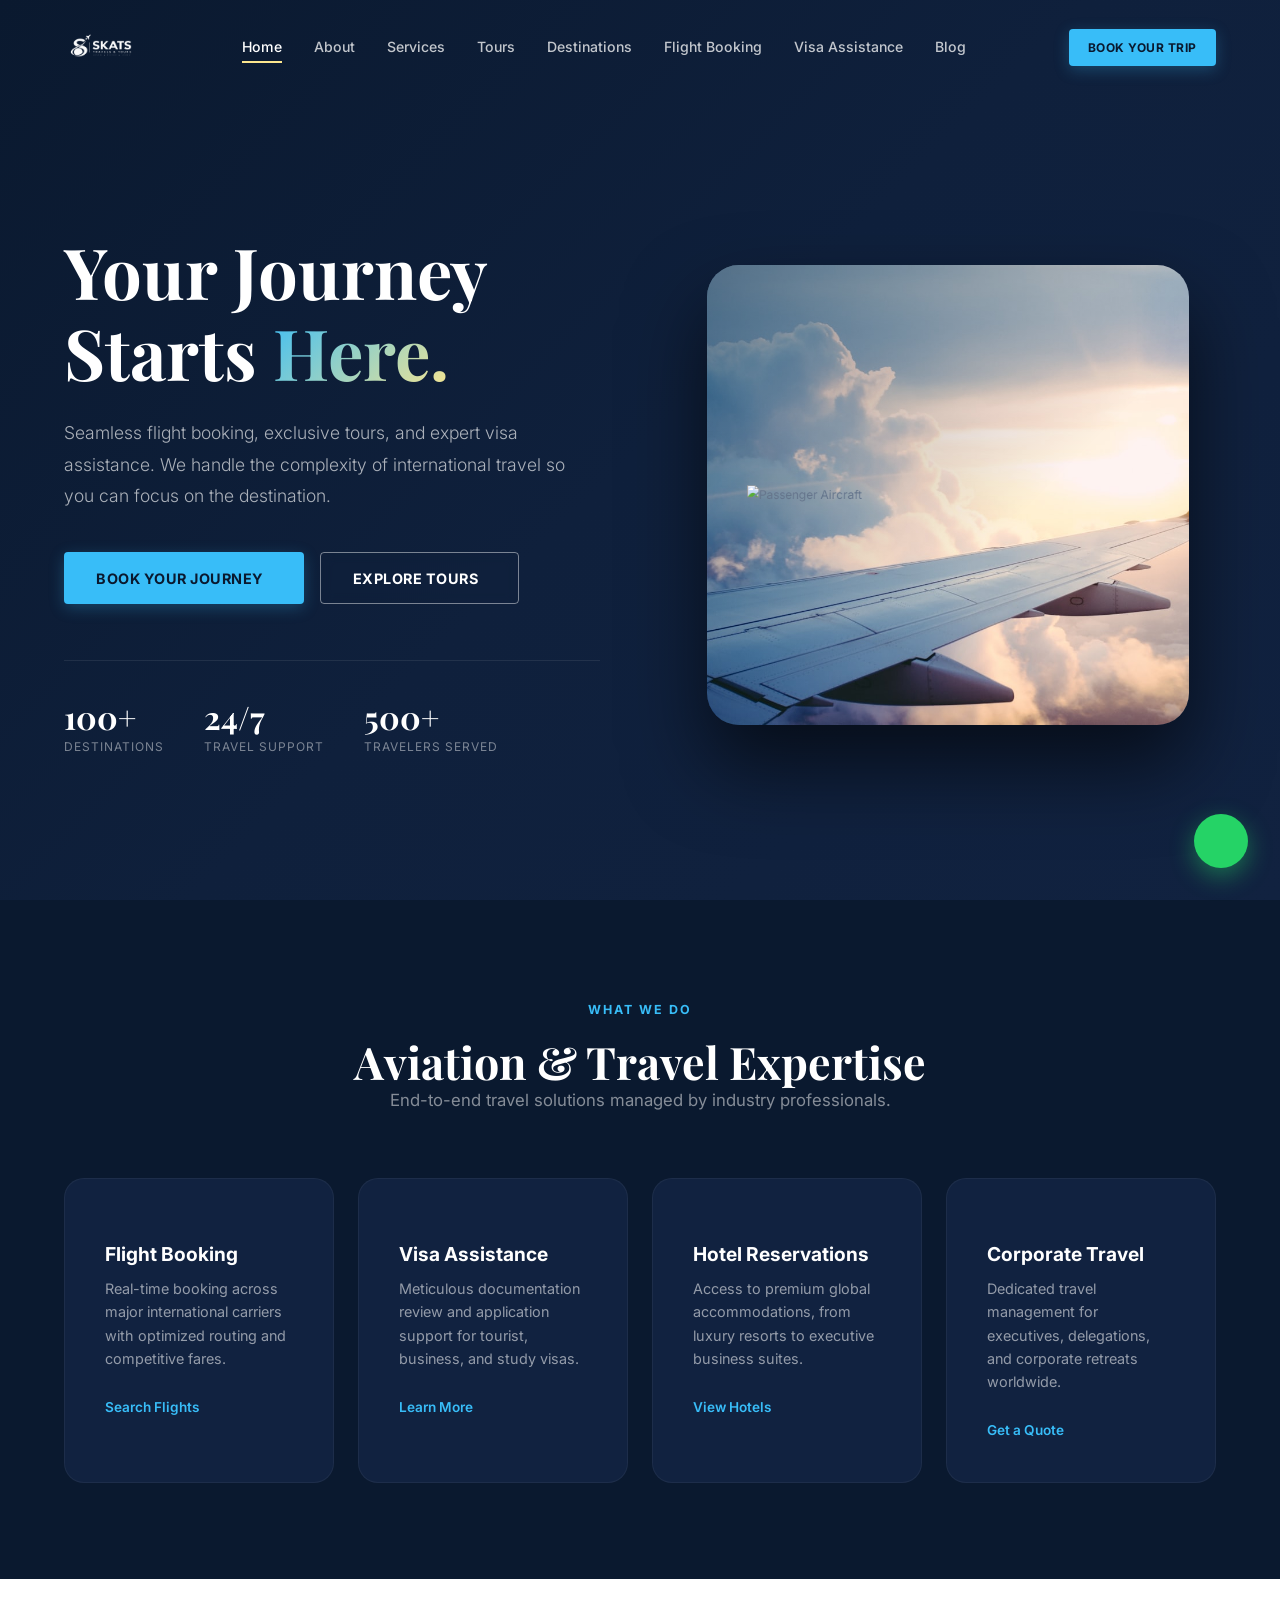
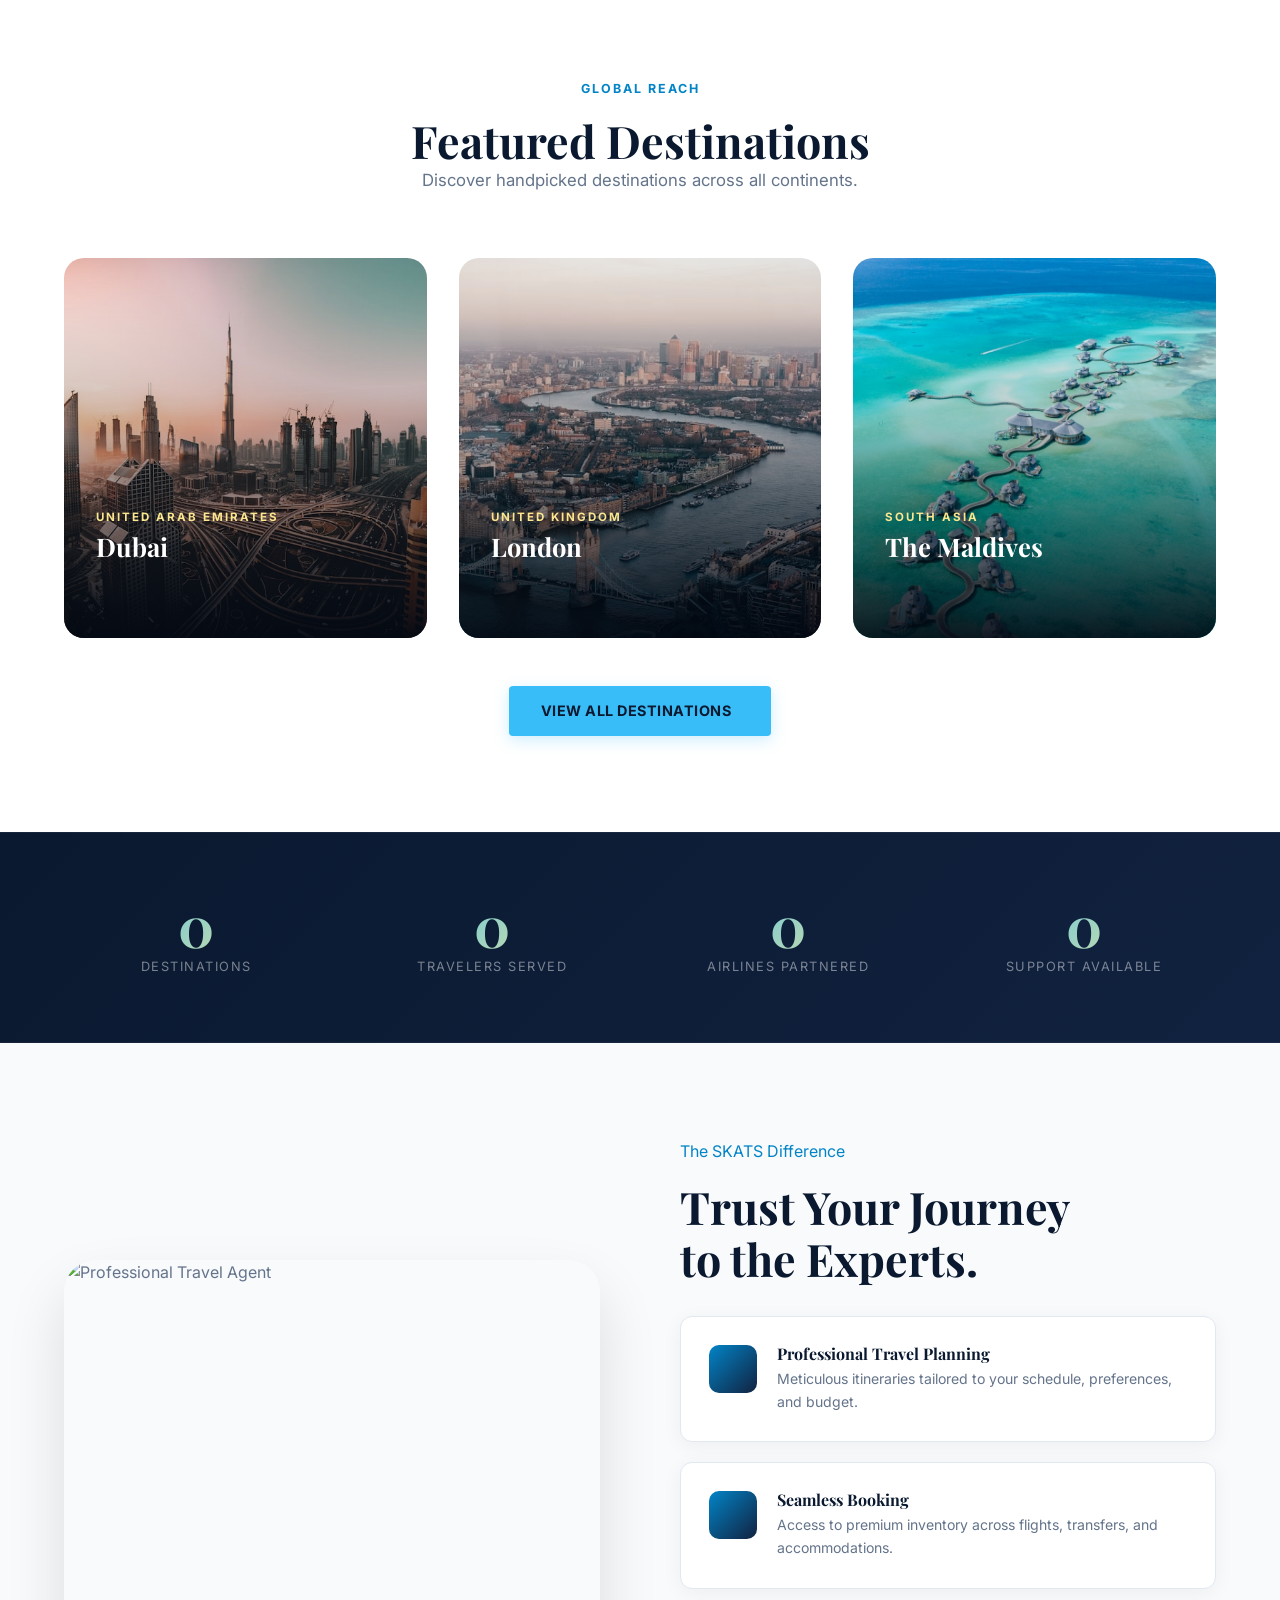
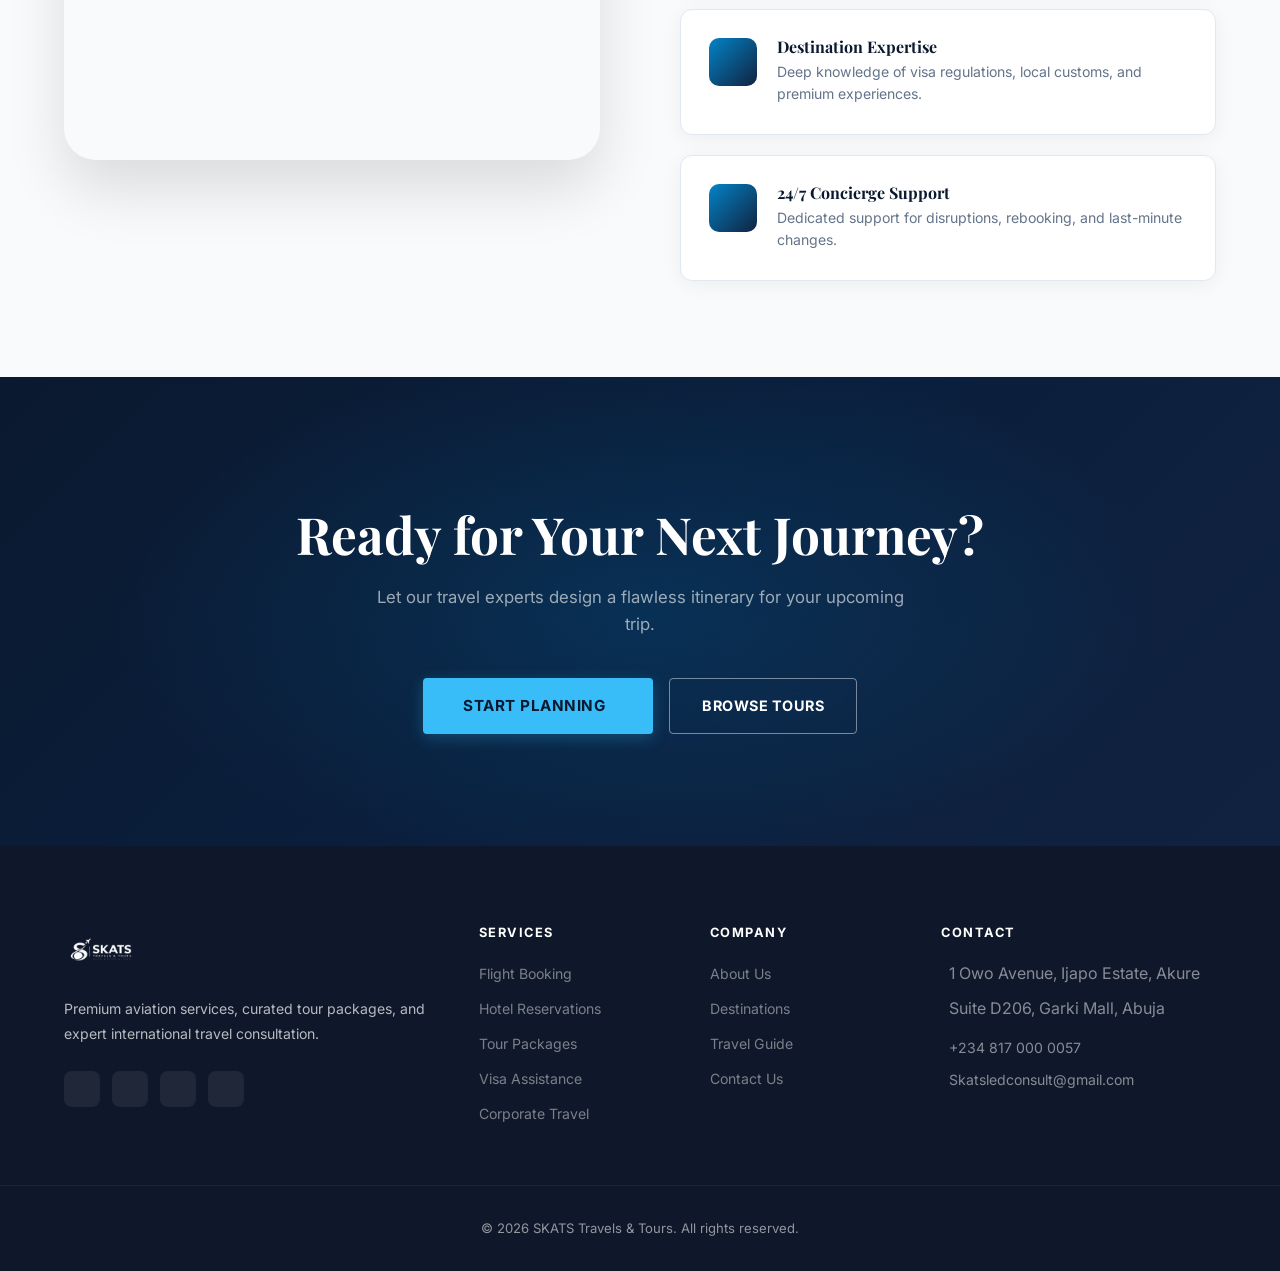
==== index.html @ b8e5d13c "perf: use local compressed images with lazy loading and upgrade icons to fill variant" ====
<!DOCTYPE html>
<html lang="en">
<head>
    <meta charset="UTF-8">
    <meta name="viewport" content="width=device-width, initial-scale=1.0">
    <title>SKATS Travels & Tours | Premium Aviation & Travel</title>
    <meta name="description" content="Professional flight booking, visa assistance, curated tours, and corporate travel with SKATS Travels & Tours.">
    <link href="https://cdn.jsdelivr.net/npm/remixicon@3.5.0/fonts/remixicon.css" rel="stylesheet">
    <link rel="stylesheet" href="css/styles.css">
    <link rel="icon" type="image/png" href="logo.png">
    <script src="https://cdnjs.cloudflare.com/ajax/libs/gsap/3.12.2/gsap.min.js"></script>
    <script src="https://cdnjs.cloudflare.com/ajax/libs/gsap/3.12.2/ScrollTrigger.min.js"></script>
</head>
<body>

<!-- Navigation -->
<header class="navbar scrolled">
    <div class="container nav-content">
        <a href="index.html" class="brand-logo">
            <img src="logo.png" alt="SKATS">
            <div><strong>SKATS</strong><span>Travels &amp; Tours</span></div>
        </a>
        <nav class="nav-links">
            <a href="index.html" class="active">Home</a>
            <a href="about.html">About</a>
            <a href="services.html">Services</a>
            <a href="tours.html">Tours</a>
            <a href="destinations.html">Destinations</a>
            <a href="flights.html">Flight Booking</a>
            <a href="visa-assistance.html">Visa Assistance</a>
            <a href="blog.html">Blog</a>
        </nav>
        <div class="nav-actions">
            <a href="contact.html" class="btn btn-primary" style="padding:.55rem 1.2rem; font-size:.75rem;">Book Your Trip</a>
        </div>
        <button class="mobile-menu-btn" aria-label="Toggle menu"><i class="ri-menu-line"></i></button>
    </div>
</header>

<main>
<!-- ════════════════════════════════════════════════════════════════
     HERO — Clean Professional Aviation Design
     ════════════════════════════════════════════════════════════════ -->
<section class="hero">
    <div class="container two-col" style="position:relative; z-index:5;">
        <!-- Left copy -->
        <div class="hero-content fade-up">
            <h1>Your Journey<br>Starts <span class="text-gradient">Here.</span></h1>
            <p class="hero-subtitle">Seamless flight booking, exclusive tours, and expert visa assistance. We handle the complexity of international travel so you can focus on the destination.</p>
            <div class="hero-actions">
                <a href="contact.html" class="btn btn-primary">Book Your Journey <i class="ri-arrow-right-line"></i></a>
                <a href="tours.html" class="btn btn-outline">Explore Tours <i class="ri-compass-3-line"></i></a>
            </div>
            <div class="hero-stats">
                <div>
                    <span class="hero-stat-value">100+</span>
                    <span class="hero-stat-label">Destinations</span>
                </div>
                <div>
                    <span class="hero-stat-value">24/7</span>
                    <span class="hero-stat-label">Travel Support</span>
                </div>
                <div>
                    <span class="hero-stat-value">500+</span>
                    <span class="hero-stat-label">Travelers Served</span>
                </div>
            </div>
        </div>

        <!-- Right visual — photo card + breakout plane -->
        <div class="hero-visual-col fade-up">
            <div class="hero-photo-card">
                <img src="images/hero-bg.jpg" alt="Airport Sky" fetchpriority="high">
            </div>
            <!-- 3D Breakout Aircraft -->
            <img src="images/plane.png"
                 alt="Passenger Aircraft" class="breakout-plane" fetchpriority="high">
        </div>
    </div>
</section>

<!-- ════════════════════════════════════════════════════════════════
     SERVICES — Dark glass cards
     ════════════════════════════════════════════════════════════════ -->
<section class="section-padding bg-navy">
    <div class="container">
        <div class="section-header fade-up">
            <span class="eyebrow" style="color:var(--sky);">What We Do</span>
            <h2 style="color:var(--white);">Aviation &amp; Travel Expertise</h2>
            <p style="color:rgba(255,255,255,.5);">End-to-end travel solutions managed by industry professionals.</p>
        </div>
        <div class="services-grid">
            <div class="service-card fade-up">
                <i class="ri-flight-takeoff-fill service-icon"></i>
                <h3>Flight Booking</h3>
                <p>Real-time booking across major international carriers with optimized routing and competitive fares.</p>
                <a href="flights.html" class="service-link">Search Flights <i class="ri-arrow-right-line"></i></a>
            </div>
            <div class="service-card fade-up">
                <i class="ri-passport-line service-icon"></i>
                <h3>Visa Assistance</h3>
                <p>Meticulous documentation review and application support for tourist, business, and study visas.</p>
                <a href="visa-assistance.html" class="service-link">Learn More <i class="ri-arrow-right-line"></i></a>
            </div>
            <div class="service-card fade-up">
                <i class="ri-building-4-fill service-icon"></i>
                <h3>Hotel Reservations</h3>
                <p>Access to premium global accommodations, from luxury resorts to executive business suites.</p>
                <a href="services.html" class="service-link">View Hotels <i class="ri-arrow-right-line"></i></a>
            </div>
            <div class="service-card fade-up">
                <i class="ri-briefcase-4-fill service-icon"></i>
                <h3>Corporate Travel</h3>
                <p>Dedicated travel management for executives, delegations, and corporate retreats worldwide.</p>
                <a href="contact.html" class="service-link">Get a Quote <i class="ri-arrow-right-line"></i></a>
            </div>
        </div>
    </div>
</section>

<!-- ════════════════════════════════════════════════════════════════
     DESTINATIONS — Photographic grid
     ════════════════════════════════════════════════════════════════ -->
<section class="section-padding">
    <div class="container">
        <div class="section-header fade-up">
            <span class="eyebrow">Global Reach</span>
            <h2>Featured Destinations</h2>
            <p>Discover handpicked destinations across all continents.</p>
        </div>
        <div class="destination-grid">
            <div class="destination-card fade-up" onclick="location.href='destinations.html'">
                <img src="images/dubai.jpg" alt="Dubai Skyline" loading="lazy">
                <div class="dest-overlay">
                    <span class="dest-country">United Arab Emirates</span>
                    <h3 class="dest-name">Dubai</h3>
                    <span class="dest-btn"><i class="ri-arrow-right-line"></i> Explore</span>
                </div>
            </div>
            <div class="destination-card fade-up" onclick="location.href='destinations.html'">
                <img src="images/london.jpg" alt="London" loading="lazy">
                <div class="dest-overlay">
                    <span class="dest-country">United Kingdom</span>
                    <h3 class="dest-name">London</h3>
                    <span class="dest-btn"><i class="ri-arrow-right-line"></i> Explore</span>
                </div>
            </div>
            <div class="destination-card fade-up" onclick="location.href='destinations.html'">
                <img src="images/maldives.jpg" alt="Maldives Resort" loading="lazy">
                <div class="dest-overlay">
                    <span class="dest-country">South Asia</span>
                    <h3 class="dest-name">The Maldives</h3>
                    <span class="dest-btn"><i class="ri-arrow-right-line"></i> Explore</span>
                </div>
            </div>
        </div>
        <div style="text-align:center; margin-top:3rem;" class="fade-up">
            <a href="destinations.html" class="btn btn-primary">View All Destinations <i class="ri-arrow-right-line"></i></a>
        </div>
    </div>
</section>

<!-- ════════════════════════════════════════════════════════════════
     STATS BANNER
     ════════════════════════════════════════════════════════════════ -->
<section class="stats-banner">
    <div class="container">
        <div class="stats-grid fade-up">
            <div>
                <span class="stat-number" data-target="100" data-suffix="+">0</span>
                <span class="stat-label">Destinations</span>
            </div>
            <div>
                <span class="stat-number" data-target="500" data-suffix="+">0</span>
                <span class="stat-label">Travelers Served</span>
            </div>
            <div>
                <span class="stat-number" data-target="15" data-suffix="+">0</span>
                <span class="stat-label">Airlines Partnered</span>
            </div>
            <div>
                <span class="stat-number" data-target="24" data-suffix="/7">0</span>
                <span class="stat-label">Support Available</span>
            </div>
        </div>
    </div>
</section>

<!-- ════════════════════════════════════════════════════════════════
     WHY CHOOSE US — Trust section
     ════════════════════════════════════════════════════════════════ -->
<section class="section-padding bg-light">
    <div class="container two-col">
        <div class="fade-up">
            <img src="images/agent.jpg" alt="Professional Travel Agent" style="border-radius:var(--r-xl); box-shadow:0 30px 60px rgba(0,0,0,.12); width:100%; height:500px; object-fit:cover;" loading="lazy">
        </div>
        <div class="fade-up">
            <span class="eyebrow" style="color:var(--blue); display:block; margin-bottom:1rem;">The SKATS Difference</span>
            <h2 style="margin-bottom:2rem;">Trust Your Journey<br>to the Experts.</h2>
            <div style="display:flex; flex-direction:column; gap:1.25rem;">
                <div class="trust-card">
                    <div class="trust-icon"><i class="ri-shield-check-fill"></i></div>
                    <div><h4>Professional Travel Planning</h4><p>Meticulous itineraries tailored to your schedule, preferences, and budget.</p></div>
                </div>
                <div class="trust-card">
                    <div class="trust-icon"><i class="ri-flight-takeoff-fill"></i></div>
                    <div><h4>Seamless Booking</h4><p>Access to premium inventory across flights, transfers, and accommodations.</p></div>
                </div>
                <div class="trust-card">
                    <div class="trust-icon"><i class="ri-map-pin-user-fill"></i></div>
                    <div><h4>Destination Expertise</h4><p>Deep knowledge of visa regulations, local customs, and premium experiences.</p></div>
                </div>
                <div class="trust-card">
                    <div class="trust-icon"><i class="ri-customer-service-2-fill"></i></div>
                    <div><h4>24/7 Concierge Support</h4><p>Dedicated support for disruptions, rebooking, and last-minute changes.</p></div>
                </div>
            </div>
        </div>
    </div>
</section>

<!-- ════════════════════════════════════════════════════════════════
     FINAL CTA
     ════════════════════════════════════════════════════════════════ -->
<section class="cta-banner">
    <div class="container fade-up">
        <i class="ri-plane-fill" style="font-size:3rem; color:var(--sky); margin-bottom:1rem; display:block;"></i>
        <h2 style="font-size:clamp(2rem,4vw,3.5rem);">Ready for Your Next Journey?</h2>
        <p>Let our travel experts design a flawless itinerary for your upcoming trip.</p>
        <div class="cta-actions">
            <a href="contact.html" class="btn btn-primary" style="font-size:.95rem; padding:1rem 2.5rem;">Start Planning <i class="ri-arrow-right-line"></i></a>
            <a href="tours.html" class="btn btn-outline">Browse Tours</a>
        </div>
    </div>
</section>
</main>

<!-- Footer -->
<footer class="site-footer">
    <div class="container footer-grid">
        <div class="footer-brand">
            <a href="index.html" class="brand-logo">
                <img src="logo.png" alt="SKATS">
                <div><strong>SKATS</strong></div>
            </a>
            <p>Premium aviation services, curated tour packages, and expert international travel consultation.</p>
            <div class="footer-social">
                <a href="#"><i class="ri-facebook-fill"></i></a>
                <a href="#"><i class="ri-twitter-x-line"></i></a>
                <a href="#"><i class="ri-instagram-line"></i></a>
                <a href="#"><i class="ri-linkedin-fill"></i></a>
            </div>
        </div>
        <div class="footer-links"><h4>Services</h4><ul>
            <li><a href="flights.html">Flight Booking</a></li>
            <li><a href="services.html">Hotel Reservations</a></li>
            <li><a href="tours.html">Tour Packages</a></li>
            <li><a href="visa-assistance.html">Visa Assistance</a></li>
            <li><a href="contact.html">Corporate Travel</a></li>
        </ul></div>
        <div class="footer-links"><h4>Company</h4><ul>
            <li><a href="about.html">About Us</a></li>
            <li><a href="destinations.html">Destinations</a></li>
            <li><a href="blog.html">Travel Guide</a></li>
            <li><a href="contact.html">Contact Us</a></li>
        </ul></div>
        <div class="footer-links"><h4>Contact</h4><ul>
            <li style="display:flex;gap:.5rem;color:rgba(255,255,255,.5);"><i class="ri-map-pin-line" style="color:var(--gold);"></i>1 Owo Avenue, Ijapo Estate, Akure</li>
            <li style="display:flex;gap:.5rem;color:rgba(255,255,255,.5);margin-top:.5rem;"><i class="ri-map-pin-line" style="color:var(--gold);"></i>Suite D206, Garki Mall, Abuja</li>
            <li style="display:flex;gap:.5rem;margin-top:1rem;"><i class="ri-phone-line" style="color:var(--gold);"></i><a href="tel:+2348170000057" style="color:rgba(255,255,255,.5);">+234 817 000 0057</a></li>
            <li style="display:flex;gap:.5rem;"><i class="ri-mail-line" style="color:var(--gold);"></i><a href="mailto:Skatsledconsult@gmail.com" style="color:rgba(255,255,255,.5);">Skatsledconsult@gmail.com</a></li>
        </ul></div>
    </div>
    <div class="footer-bottom">&copy; 2026 SKATS Travels & Tours. All rights reserved.</div>
</footer>

<a href="https://wa.me/2348130833062" class="wa-float" aria-label="Chat on WhatsApp"><i class="ri-whatsapp-fill"></i></a>
<script src="js/main.js"></script>
</body>
</html>
---- css/styles.css ----
/* ==========================================================================
   SKATS Travels & Tours — Premium Aviation Design System
   ========================================================================== */
@import url('https://fonts.googleapis.com/css2?family=Playfair+Display:ital,wght@0,600;0,700;1,500&family=Inter:wght@300;400;500;600;700&display=swap');

:root {
  --navy:       #0A192F;
  --navy-mid:   #112240;
  --blue:       #0284C7;
  --sky:        #38BDF8;
  --gold:       #D4AF37;
  --gold-light: #FCE68E;
  --white:      #FFFFFF;
  --off-white:  #F8FAFC;
  --gray:       #64748B;
  --light-gray: #E2E8F0;
  --black:      #0F172A;

  --font-heading: 'Playfair Display', serif;
  --font-body:    'Inter', sans-serif;

  --ease-out:  cubic-bezier(0.22, 1, 0.36, 1);
  --r-sm: 6px; --r-md: 12px; --r-lg: 20px; --r-xl: 32px;
}

/* ── Reset ── */
*, *::before, *::after { margin:0; padding:0; box-sizing:border-box; }
html { scroll-behavior:smooth; font-size:16px; }
body { font-family:var(--font-body); color:var(--gray); background:var(--white); overflow-x:hidden; line-height:1.6; }
img { max-width:100%; display:block; }
a  { text-decoration:none; color:inherit; transition:color .2s; }
h1,h2,h3,h4 { font-family:var(--font-heading); color:var(--navy); line-height:1.15; }
h1 { font-size:clamp(2.8rem,5.5vw,5rem); }
h2 { font-size:clamp(2rem,3.5vw,3.2rem); }
h3 { font-size:1.4rem; font-family:var(--font-body); font-weight:700; }
p  { margin-bottom:1rem; }

/* ── Layout ── */
.container       { width:90%; max-width:1180px; margin:0 auto; }
.section-padding { padding:6rem 0; }
.bg-light        { background:var(--off-white); }
.bg-navy         { background:var(--navy); }
.two-col         { display:grid; grid-template-columns:1fr 1fr; gap:5rem; align-items:center; }

/* ── Gradient text ── */
.text-gradient {
  background: linear-gradient(135deg, var(--sky) 0%, var(--gold-light) 100%);
  -webkit-background-clip:text;
  -webkit-text-fill-color:transparent;
  background-clip:text;
}

/* ── Buttons ── */
.btn {
  display:inline-flex; align-items:center; gap:.5rem;
  padding:.85rem 2rem; border-radius:4px;
  font-family:var(--font-body); font-weight:700; font-size:.9rem;
  letter-spacing:.5px; text-transform:uppercase; cursor:pointer;
  transition:all .3s var(--ease-out); border:none;
}
.btn-primary {
  background: var(--sky);
  color: var(--navy);
  box-shadow: 0 4px 15px rgba(56, 189, 248, 0.25);
}
.btn-primary:hover {
  transform: translateY(-2px);
  box-shadow: 0 8px 25px rgba(56, 189, 248, 0.35);
  background: var(--white);
  color: var(--navy);
}
.btn-outline {
  background:transparent; color:var(--white);
  border:1.5px solid rgba(255,255,255,.45);
  backdrop-filter:blur(6px);
}
.btn-outline:hover { background:rgba(255,255,255,.12); border-color:var(--white); }
.btn i { transition:transform .25s; }
.btn:hover i.ri-arrow-right-line { transform:translateX(5px); }

/* ── Navbar ── */
.navbar {
  position:fixed; top:0; left:0; width:100%; z-index:1000;
  padding:1.4rem 0;
  transition:all .35s var(--ease-out);
}
.navbar.scrolled {
  padding:.85rem 0;
  background:rgba(2,8,18,.88);
  backdrop-filter:blur(18px);
  -webkit-backdrop-filter:blur(18px);
  box-shadow:0 4px 30px rgba(0,0,0,.3);
}
.nav-content { display:flex; justify-content:space-between; align-items:center; }
.brand-logo  {
  display:flex; align-items:center; gap:.75rem;
  font-family:var(--font-heading); font-size:1.45rem;
  font-weight:700; color:var(--white);
}
.brand-logo img { height:50px; width:auto; border-radius:4px; object-fit:contain; filter: brightness(0) invert(1); }
.brand-logo div { display:none; } /* Hide text if logo is an image with text */
.nav-links { display:flex; gap:2rem; }
.nav-links a { color:rgba(255,255,255,.75); font-weight:500; font-size:.88rem; position:relative; }
.nav-links a::after { content:''; position:absolute; bottom:-4px; left:0; width:0; height:1.5px; background:var(--gold-light); transition:width .25s; }
.nav-links a:hover, .nav-links a.active { color:var(--white); }
.nav-links a:hover::after, .nav-links a.active::after { width:100%; }
.mobile-menu-btn { display:none; background:none; border:none; color:var(--white); font-size:1.6rem; cursor:pointer; }

/* ── HERO ── */
.hero {
  position:relative;
  min-height:100vh;
  display:flex; align-items:center;
  padding-top:90px;
  background: linear-gradient(135deg, var(--navy) 0%, #0F203C 50%, var(--navy-mid) 100%);
  overflow:hidden;
}

.hero-content { position:relative; z-index:5; }

.hero-eyebrow {
  display:inline-flex; align-items:center; gap:.6rem;
  color:var(--sky); font-size:.78rem; font-weight:700;
  text-transform:uppercase; letter-spacing:2px; margin-bottom:1.5rem;
}
.hero-eyebrow::before {
  content:''; width:28px; height:1.5px; background:var(--sky);
}

.hero h1 { color:var(--white); margin-bottom:1.5rem; }

.hero-subtitle {
  color:rgba(255,255,255,.65); font-size:1.1rem;
  max-width:520px; margin-bottom:2.5rem; font-weight:300; line-height:1.8;
}

.hero-actions { display:flex; gap:1rem; flex-wrap:wrap; }

.hero-stats {
  display:flex; gap:2.5rem; margin-top:3.5rem;
  padding-top:2.5rem;
  border-top:1px solid rgba(255,255,255,.08);
}
.hero-stat-value {
  font-family:var(--font-heading); font-size:2rem; font-weight:700;
  color:var(--white); display:block; line-height:1;
}
.hero-stat-label { font-size:.75rem; color:rgba(255,255,255,.45); text-transform:uppercase; letter-spacing:1px; margin-top:.35rem; }

/* ─── AIRCRAFT BREAKOUT ─── */
.hero-visual-col {
  position:relative; z-index:4;
  display:flex; align-items:center; justify-content:center;
  height:520px;
}

/* Background photography card */
.hero-photo-card {
  width:90%; height:460px;
  border-radius:var(--r-xl);
  overflow:hidden;
  position:relative;
  box-shadow:0 40px 80px rgba(0,0,0,.6);
}

.hero-photo-card::after {
  content:'';
  position:absolute; inset:0;
  background:linear-gradient(135deg, rgba(5,21,46,.4) 0%, transparent 60%);
}

.hero-photo-card img {
  width:100%; height:100%; object-fit:cover;
}

/* THE PLANE — flies toward viewer */
.breakout-plane {
  position:absolute;
  top:50%; left:50%;
  transform:translate(-50%, -50%) perspective(900px) translateZ(0px) scale(.75) rotateX(4deg);
  transform-origin:center center;
  width:110%;
  z-index:10;
  pointer-events:none;
  will-change:transform;
  filter:drop-shadow(0 20px 40px rgba(0,0,0,.6));
  transition:filter .3s;
}

/* ── Section header ── */
.section-header { text-align:center; max-width:680px; margin:0 auto 4rem; }
.section-header .eyebrow {
  display:inline-block; color:var(--blue); font-size:.78rem; font-weight:700;
  text-transform:uppercase; letter-spacing:2px; margin-bottom:1rem;
}
.section-header p { color:var(--gray); font-size:1.05rem; }

/* ── Service Cards (dark themed) ── */
.services-grid { display:grid; grid-template-columns:repeat(auto-fit,minmax(260px,1fr)); gap:1.5rem; }
.service-card {
  background: var(--navy-mid);
  border: 1px solid rgba(255,255,255,.05);
  border-radius: var(--r-lg);
  padding: 2.5rem;
  color: var(--white);
  transition: all .35s var(--ease-out);
  position: relative; overflow: hidden;
  cursor: pointer;
}
.service-card::before {
  content: '';
  position: absolute; inset: 0;
  background: linear-gradient(135deg, rgba(56,189,248,.05) 0%, transparent 60%);
  opacity: 0; transition: opacity .35s;
}
.service-card:hover { transform: translateY(-8px); border-color: rgba(56,189,248,.15); box-shadow: 0 15px 35px rgba(0,0,0,.3); }
.service-card:hover::before { opacity:1; }
.service-icon { font-size:2rem; color:var(--sky); margin-bottom:1.5rem; display:block; }
.service-card h3 { color:var(--white); font-size:1.2rem; margin-bottom:.75rem; }
.service-card p { color:rgba(255,255,255,.55); font-size:.9rem; margin:0 0 1.5rem; }
.service-link { color:var(--sky); font-size:.85rem; font-weight:600; display:inline-flex; align-items:center; gap:.35rem; }
.service-link i { transition:transform .25s; }
.service-card:hover .service-link i { transform:translateX(5px); }

/* ── Destination Cards ── */
.destination-grid { display:grid; grid-template-columns:repeat(auto-fill,minmax(300px,1fr)); gap:2rem; }
.destination-card { position:relative; border-radius:var(--r-lg); overflow:hidden; height:380px; cursor:pointer; }
.destination-card img { width:100%; height:100%; object-fit:cover; transition:transform .6s var(--ease-out); }
.destination-card:hover img { transform:scale(1.07); }
.dest-overlay {
  position:absolute; inset:0;
  background:linear-gradient(to top, rgba(2,8,18,.92) 0%, rgba(2,8,18,.2) 55%, transparent 100%);
  display:flex; flex-direction:column; justify-content:flex-end; padding:2rem;
}
.dest-country { font-size:.72rem; font-weight:700; text-transform:uppercase; letter-spacing:2px; color:var(--gold-light); margin-bottom:.35rem; }
.dest-name { color:var(--white); font-family:var(--font-heading); font-size:1.6rem; margin:0 0 .6rem; }
.dest-btn {
  display:inline-flex; align-items:center; gap:.4rem;
  background:rgba(255,255,255,.12); backdrop-filter:blur(8px);
  color:var(--white); font-size:.78rem; font-weight:600;
  padding:.4rem 1rem; border-radius:50px;
  border:1px solid rgba(255,255,255,.2);
  transform:translateY(8px); opacity:0; transition:all .3s;
  width:fit-content;
}
.destination-card:hover .dest-btn { transform:translateY(0); opacity:1; }

/* ── Stats Banner ── */
.stats-banner {
  background:linear-gradient(135deg, var(--navy) 0%, var(--navy-mid) 100%);
  padding:4rem 0;
  border-top:1px solid rgba(255,255,255,.05);
  border-bottom:1px solid rgba(255,255,255,.05);
}
.stats-grid { display:grid; grid-template-columns:repeat(auto-fit,minmax(180px,1fr)); gap:2rem; text-align:center; }
.stat-number {
  font-family:var(--font-heading); font-size:3.5rem; font-weight:700;
  background:linear-gradient(135deg,var(--sky),var(--gold-light));
  -webkit-background-clip:text; -webkit-text-fill-color:transparent; background-clip:text;
  line-height:1; display:block;
}
.stat-label { color:rgba(255,255,255,.45); font-size:.8rem; text-transform:uppercase; letter-spacing:1.5px; margin-top:.5rem; }

/* ── Why Choose Us ── */
.trust-card {
  display:flex; gap:1.25rem; align-items:flex-start;
  padding:1.75rem; background:var(--white);
  border-radius:var(--r-md); box-shadow:0 4px 20px rgba(0,0,0,.05);
  transition:all .3s; border:1px solid var(--light-gray);
}
.trust-card:hover { transform:translateX(6px); border-color:rgba(0,119,182,.2); box-shadow:0 8px 30px rgba(0,119,182,.08); }
.trust-icon { width:48px; height:48px; background:linear-gradient(135deg,var(--blue),var(--navy-mid)); border-radius:10px; display:flex; align-items:center; justify-content:center; color:var(--white); font-size:1.3rem; flex-shrink:0; }
.trust-card h4 { color:var(--navy); margin-bottom:.3rem; font-size:1rem; }
.trust-card p  { color:var(--gray); font-size:.88rem; margin:0; line-height:1.6; }

/* ── CTA Banner ── */
.cta-banner {
  background:linear-gradient(135deg, var(--navy) 0%, #0a1f3d 50%, var(--navy-mid) 100%);
  padding:7rem 0; text-align:center; position:relative; overflow:hidden;
}
.cta-banner::before {
  content:''; position:absolute; inset:0;
  background:radial-gradient(ellipse 60% 80% at 50% 50%, rgba(0,119,182,.2) 0%, transparent 70%);
}
.cta-banner h2 { color:var(--white); margin-bottom:1.25rem; position:relative; z-index:1; }
.cta-banner p  { color:rgba(255,255,255,.6); max-width:560px; margin:0 auto 2.5rem; position:relative; z-index:1; font-size:1.05rem; }
.cta-actions   { display:flex; gap:1rem; justify-content:center; position:relative; z-index:1; }

/* ── Tour Cards ── */
.tour-card {
  background:var(--white); border-radius:var(--r-lg); overflow:hidden;
  box-shadow:0 8px 30px rgba(0,0,0,.06); transition:all .35s var(--ease-out);
}
.tour-card:hover { transform:translateY(-10px); box-shadow:0 25px 60px rgba(0,0,0,.12); }
.tour-img { height:230px; overflow:hidden; position:relative; }
.tour-img img { width:100%; height:100%; object-fit:cover; transition:transform .6s var(--ease-out); }
.tour-card:hover .tour-img img { transform:scale(1.07); }
.tour-badge { position:absolute; top:1rem; right:1rem; background:var(--navy); color:var(--white); font-size:.72rem; font-weight:700; padding:.3rem .9rem; border-radius:50px; }
.tour-body { padding:1.75rem; }
.tour-meta { display:flex; gap:1rem; font-size:.78rem; font-weight:700; color:var(--gold); text-transform:uppercase; letter-spacing:.5px; margin-bottom:.85rem; }
.tour-body h3 { color:var(--navy); font-size:1.2rem; margin-bottom:.6rem; font-family:var(--font-heading); }
.tour-body p  { color:var(--gray); font-size:.88rem; margin-bottom:1.25rem; }
.tour-footer  { display:flex; justify-content:space-between; align-items:center; padding-top:1.25rem; border-top:1px solid var(--light-gray); }

/* ── Footer ── */
.site-footer { background:var(--black); color:rgba(255,255,255,.55); padding:5rem 0 2rem; }
.footer-grid { display:grid; grid-template-columns:2fr 1fr 1fr 1.5fr; gap:3rem; margin-bottom:3rem; }
.footer-brand { color:rgba(255,255,255,.7); }
.footer-brand .brand-logo { font-size:1.3rem; }
.footer-brand p { margin-top:1.25rem; font-size:.88rem; line-height:1.8; }
.footer-links h4 { color:var(--white); margin-bottom:1.25rem; font-size:.8rem; text-transform:uppercase; letter-spacing:1.5px; font-family:var(--font-body); }
.footer-links ul { list-style:none; }
.footer-links li { margin-bottom:.6rem; }
.footer-links a { color:rgba(255,255,255,.45); font-size:.88rem; }
.footer-links a:hover { color:var(--gold-light); }
.footer-social { display:flex; gap:.75rem; margin-top:1.5rem; }
.footer-social a { width:36px; height:36px; background:rgba(255,255,255,.07); border-radius:8px; display:flex; align-items:center; justify-content:center; color:rgba(255,255,255,.6); font-size:1rem; transition:all .25s; }
.footer-social a:hover { background:var(--blue); color:var(--white); }
.footer-bottom { border-top:1px solid rgba(255,255,255,.06); padding-top:2rem; text-align:center; font-size:.82rem; }

/* ── Scroll Reveal ── */
.fade-up { opacity:0; transform:translateY(40px); }
.fade-up.visible { opacity:1; transform:translateY(0); transition:opacity .7s var(--ease-out), transform .7s var(--ease-out); }

/* ── WhatsApp Float ── */
.wa-float {
  position:fixed; bottom:2rem; right:2rem; z-index:999;
  width:54px; height:54px; background:#25D366;
  border-radius:50%; display:flex; align-items:center; justify-content:center;
  color:var(--white); font-size:1.5rem;
  box-shadow:0 8px 25px rgba(37,211,102,.45);
  transition:transform .25s;
}
.wa-float:hover { transform:scale(1.1); color:var(--white); }

/* ── Responsive ── */
@media (max-width:1024px) {
  .two-col { grid-template-columns:1fr; gap:3rem; }
  .footer-grid { grid-template-columns:1fr 1fr; }
}
@media (max-width:768px) {
  .nav-links, .nav-actions { display:none; }
  .nav-links.open {
    display:flex; flex-direction:column; gap:1rem;
    position:absolute; top:100%; left:0; width:100%;
    background:rgba(2,8,18,.97); backdrop-filter:blur(16px);
    padding:2rem; box-shadow:0 20px 40px rgba(0,0,0,.4);
  }
  .nav-actions.open { display:flex; position:absolute; top:calc(100% + 280px); left:2rem; }
  .mobile-menu-btn { display:block; }
  .hero-visual-col { height:300px; }
  .breakout-plane { width:85%; }
  .footer-grid { grid-template-columns:1fr; }
  .stats-grid { grid-template-columns:1fr 1fr; }
  .hero-stats { gap:1.5rem; }
}
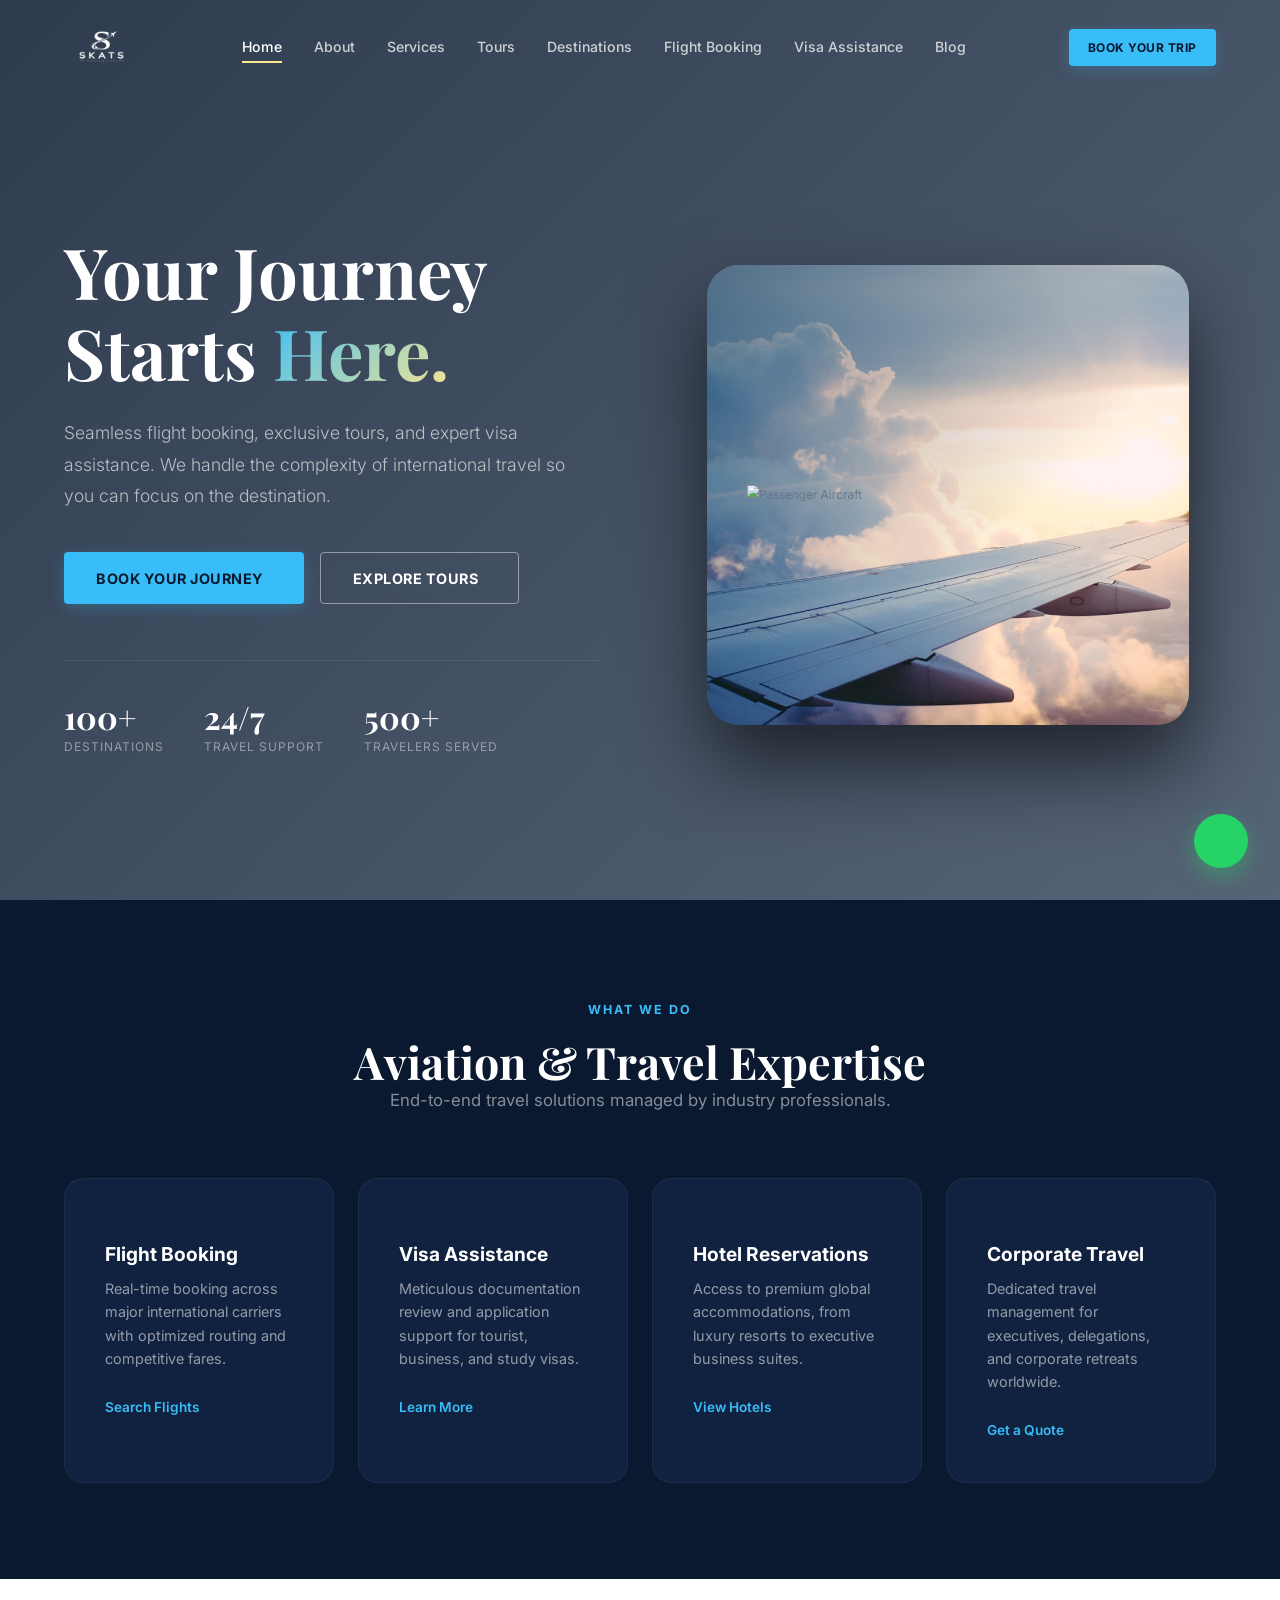
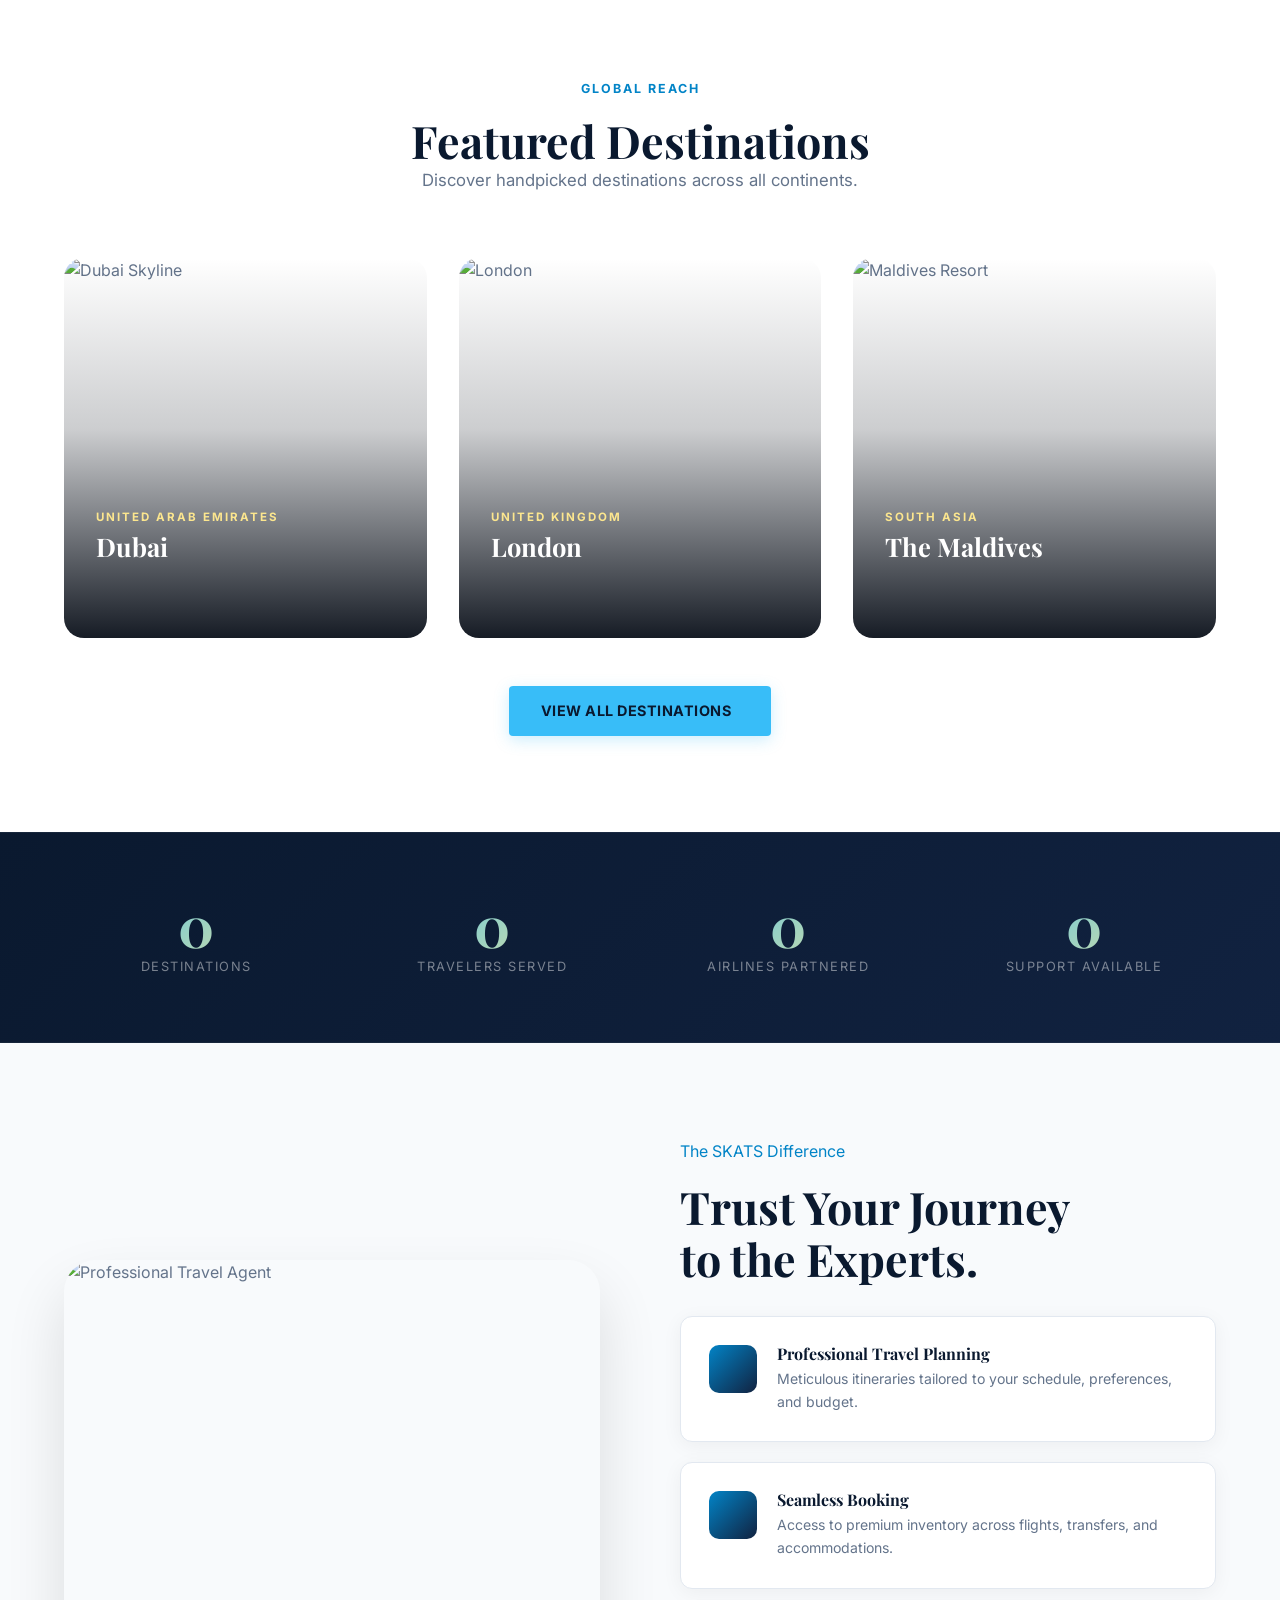
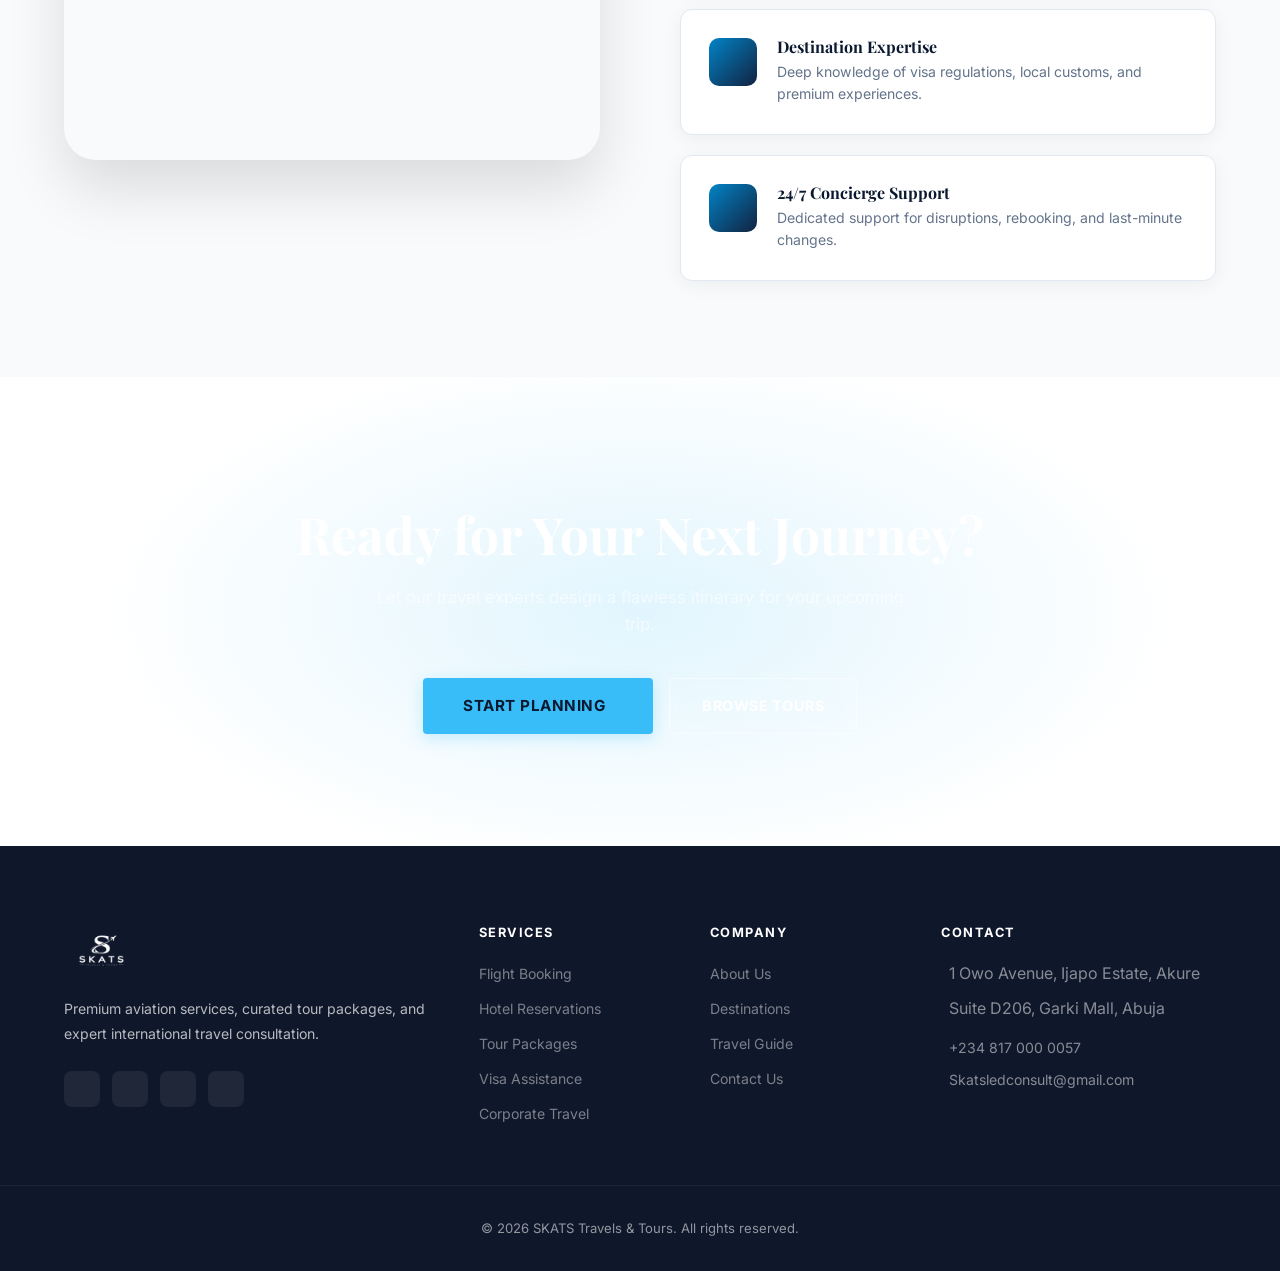
==== commit 4f8cec53: "fix: apply new logo-light, add preloader across all pages, fix nav button size" ====
--- a/index.html
+++ b/index.html
@@ -13,11 +13,16 @@
 </head>
 <body>
 
+<!-- Preloader -->
+<div class="preloader">
+    <i class="ri-plane-fill preloader-plane"></i>
+</div>
+
 <!-- Navigation -->
 <header class="navbar scrolled">
     <div class="container nav-content">
         <a href="index.html" class="brand-logo">
-            <img src="logo.png" alt="SKATS">
+            <img src="logo-light.png" alt="SKATS">
             <div><strong>SKATS</strong><span>Travels &amp; Tours</span></div>
         </a>
         <nav class="nav-links">
@@ -73,7 +78,7 @@
                 <img src="images/hero-bg.jpg" alt="Airport Sky" fetchpriority="high">
             </div>
             <!-- 3D Breakout Aircraft -->
-            <img src="images/plane.png"
+            <img src="https://upload.wikimedia.org/wikipedia/commons/thumb/1/1d/Emirates_Airbus_A380-800_A6-EVC_cropped.png/1024px-Emirates_Airbus_A380-800_A6-EVC_cropped.png"
                  alt="Passenger Aircraft" class="breakout-plane" fetchpriority="high">
         </div>
     </div>
@@ -130,7 +135,7 @@
         </div>
         <div class="destination-grid">
             <div class="destination-card fade-up" onclick="location.href='destinations.html'">
-                <img src="images/dubai.jpg" alt="Dubai Skyline" loading="lazy">
+                <img src="https://images.unsplash.com/photo-1512453979798-5ea266f8880c?q=80&w=1200&auto=format&fit=crop" alt="Dubai Skyline" loading="lazy">
                 <div class="dest-overlay">
                     <span class="dest-country">United Arab Emirates</span>
                     <h3 class="dest-name">Dubai</h3>
@@ -138,7 +143,7 @@
                 </div>
             </div>
             <div class="destination-card fade-up" onclick="location.href='destinations.html'">
-                <img src="images/london.jpg" alt="London" loading="lazy">
+                <img src="https://images.unsplash.com/photo-1513635269975-59663e0ac1ad?q=80&w=1200&auto=format&fit=crop" alt="London" loading="lazy">
                 <div class="dest-overlay">
                     <span class="dest-country">United Kingdom</span>
                     <h3 class="dest-name">London</h3>
@@ -146,7 +151,7 @@
                 </div>
             </div>
             <div class="destination-card fade-up" onclick="location.href='destinations.html'">
-                <img src="images/maldives.jpg" alt="Maldives Resort" loading="lazy">
+                <img src="https://images.unsplash.com/photo-1514282401047-d79a71a590e8?q=80&w=1200&auto=format&fit=crop" alt="Maldives Resort" loading="lazy">
                 <div class="dest-overlay">
                     <span class="dest-country">South Asia</span>
                     <h3 class="dest-name">The Maldives</h3>
@@ -192,7 +197,7 @@
 <section class="section-padding bg-light">
     <div class="container two-col">
         <div class="fade-up">
-            <img src="images/agent.jpg" alt="Professional Travel Agent" style="border-radius:var(--r-xl); box-shadow:0 30px 60px rgba(0,0,0,.12); width:100%; height:500px; object-fit:cover;" loading="lazy">
+            <img src="https://images.unsplash.com/photo-1540339832862-47466fa8cbdd?q=80&w=1200&auto=format&fit=crop" alt="Professional Travel Agent" style="border-radius:var(--r-xl); box-shadow:0 30px 60px rgba(0,0,0,.12); width:100%; height:500px; object-fit:cover;" loading="lazy">
         </div>
         <div class="fade-up">
             <span class="eyebrow" style="color:var(--blue); display:block; margin-bottom:1rem;">The SKATS Difference</span>
@@ -240,7 +245,7 @@
     <div class="container footer-grid">
         <div class="footer-brand">
             <a href="index.html" class="brand-logo">
-                <img src="logo.png" alt="SKATS">
+                <img src="logo-light.png" alt="SKATS">
                 <div><strong>SKATS</strong></div>
             </a>
             <p>Premium aviation services, curated tour packages, and expert international travel consultation.</p>
--- a/css/styles.css
+++ b/css/styles.css
@@ -112,7 +112,11 @@
   min-height:100vh;
   display:flex; align-items:center;
   padding-top:90px;
-  background: linear-gradient(135deg, var(--navy) 0%, #0F203C 50%, var(--navy-mid) 100%);
+  background: linear-gradient(135deg, rgba(10, 25, 47, 0.85) 0%, rgba(15, 32, 60, 0.7) 100%),
+              url('https://images.unsplash.com/photo-1544015759-455a5ff792d2?q=80&w=2000&auto=format&fit=crop');
+  background-size: cover;
+  background-position: center;
+  background-attachment: fixed;
   overflow:hidden;
 }
 
@@ -275,12 +279,16 @@
 
 /* ── CTA Banner ── */
 .cta-banner {
-  background:linear-gradient(135deg, var(--navy) 0%, #0a1f3d 50%, var(--navy-mid) 100%);
+  background: linear-gradient(135deg, rgba(10, 25, 47, 0.9) 0%, rgba(17, 34, 64, 0.8) 100%),
+              url('https://images.unsplash.com/photo-1436491865332-7a61a109cc05?q=80&w=2000&auto=format&fit=crop');
+  background-size: cover;
+  background-position: center;
+  background-attachment: fixed;
   padding:7rem 0; text-align:center; position:relative; overflow:hidden;
 }
 .cta-banner::before {
   content:''; position:absolute; inset:0;
-  background:radial-gradient(ellipse 60% 80% at 50% 50%, rgba(0,119,182,.2) 0%, transparent 70%);
+  background:radial-gradient(ellipse 60% 80% at 50% 50%, rgba(56,189,248,.15) 0%, transparent 70%);
 }
 .cta-banner h2 { color:var(--white); margin-bottom:1.25rem; position:relative; z-index:1; }
 .cta-banner p  { color:rgba(255,255,255,.6); max-width:560px; margin:0 auto 2.5rem; position:relative; z-index:1; font-size:1.05rem; }
@@ -333,6 +341,24 @@
 }
 .wa-float:hover { transform:scale(1.1); color:var(--white); }
 
+/* ── Preloader ── */
+.preloader {
+  position: fixed; top: 0; left: 0; width: 100%; height: 100%;
+  background: var(--navy); z-index: 9999;
+  display: flex; flex-direction: column; align-items: center; justify-content: center;
+  transition: opacity 0.5s ease-out, visibility 0.5s ease-out;
+}
+.preloader.hidden { opacity: 0; visibility: hidden; }
+.preloader-plane {
+  font-size: 3rem; color: var(--sky);
+  animation: flyAround 2s infinite ease-in-out;
+}
+@keyframes flyAround {
+  0% { transform: translateX(-50px) translateY(10px) rotate(-15deg) scale(0.8); opacity: 0.5; }
+  50% { transform: translateX(0px) translateY(-10px) rotate(0deg) scale(1.1); opacity: 1; }
+  100% { transform: translateX(50px) translateY(10px) rotate(15deg) scale(0.8); opacity: 0.5; }
+}
+
 /* ── Responsive ── */
 @media (max-width:1024px) {
   .two-col { grid-template-columns:1fr; gap:3rem; }
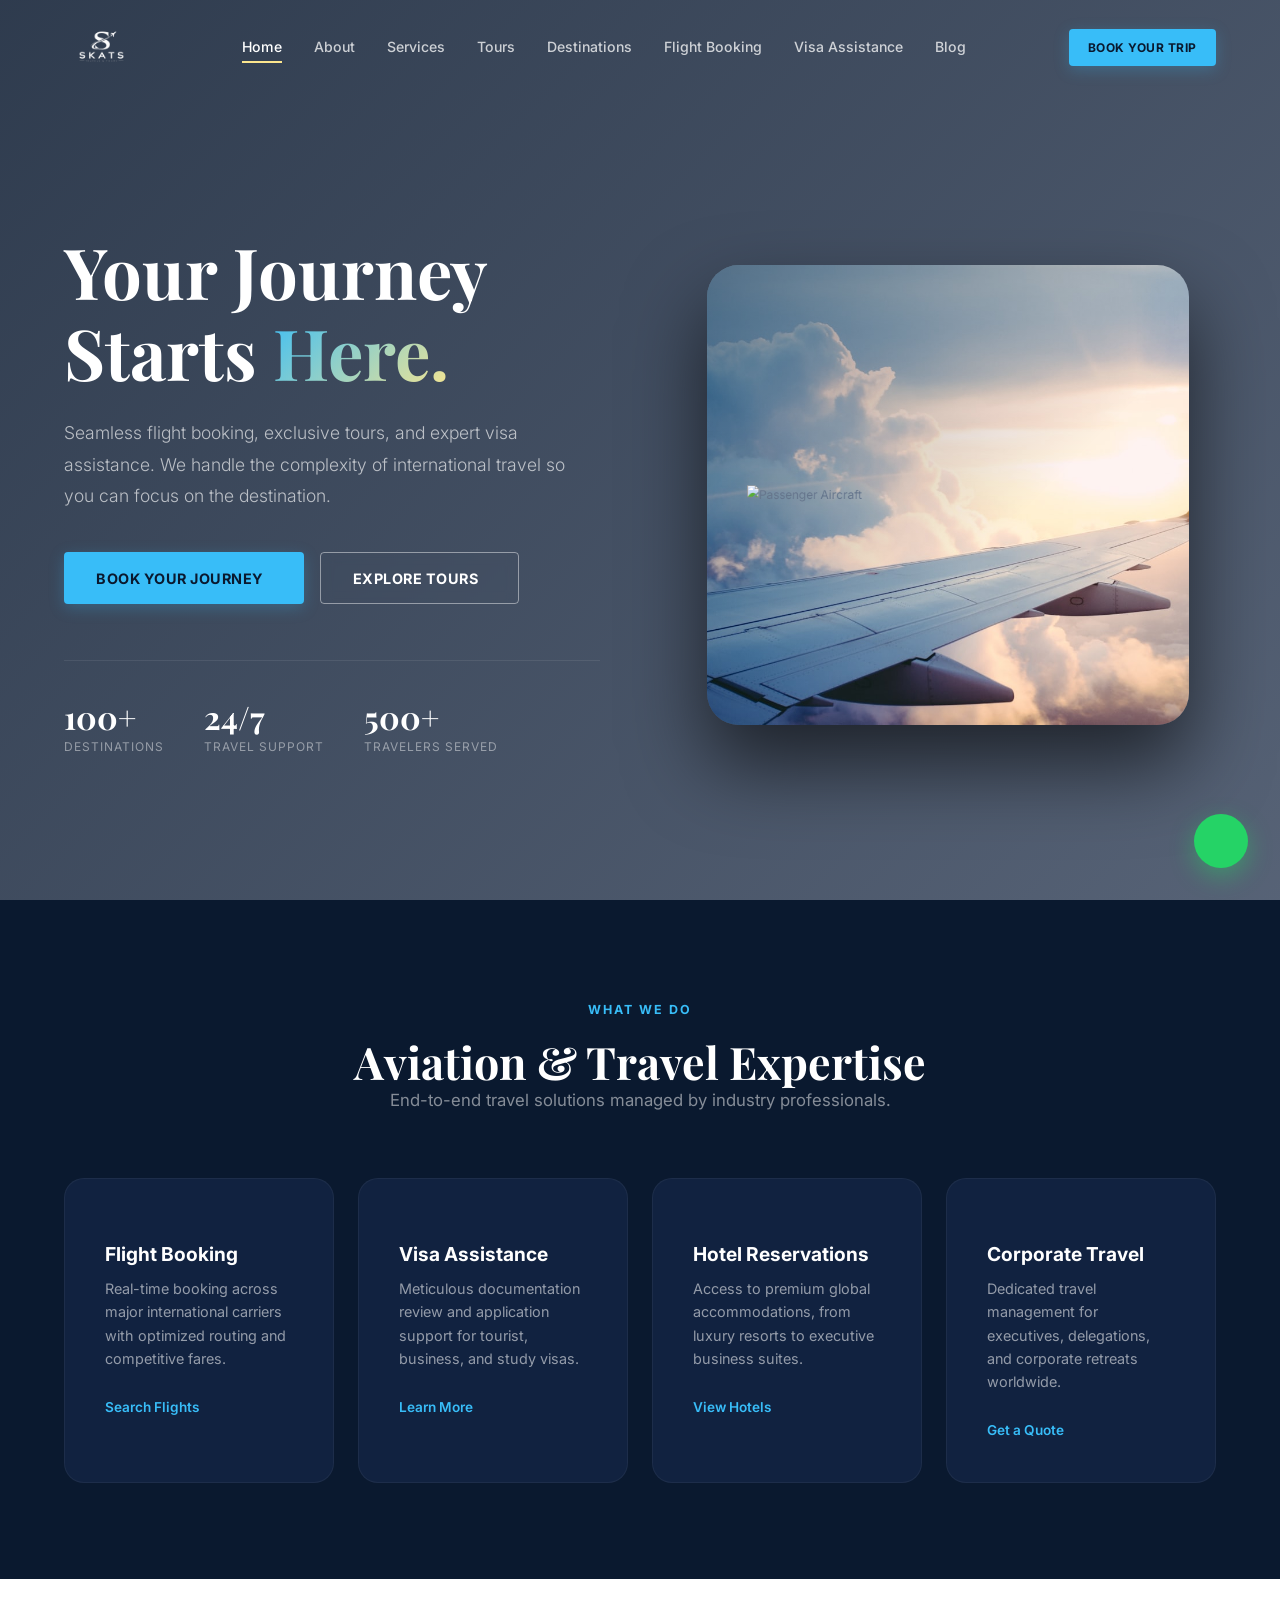
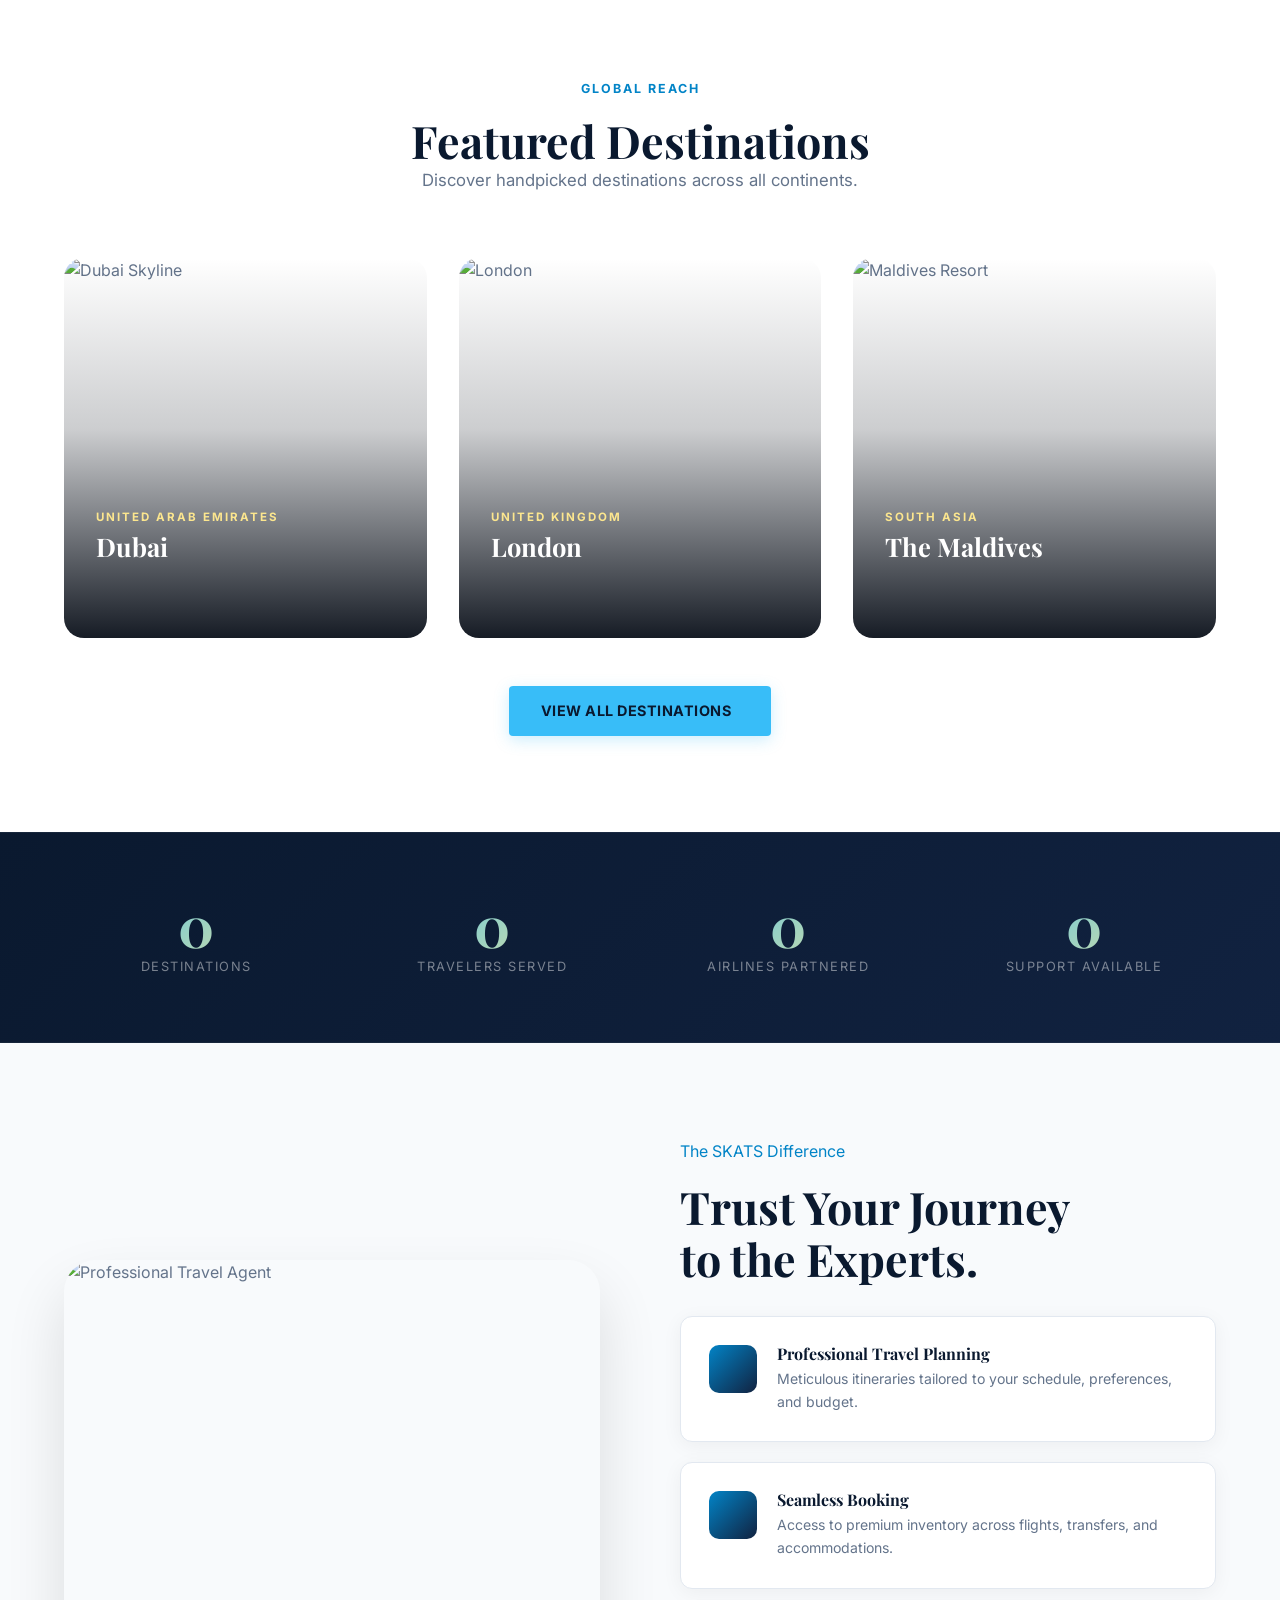
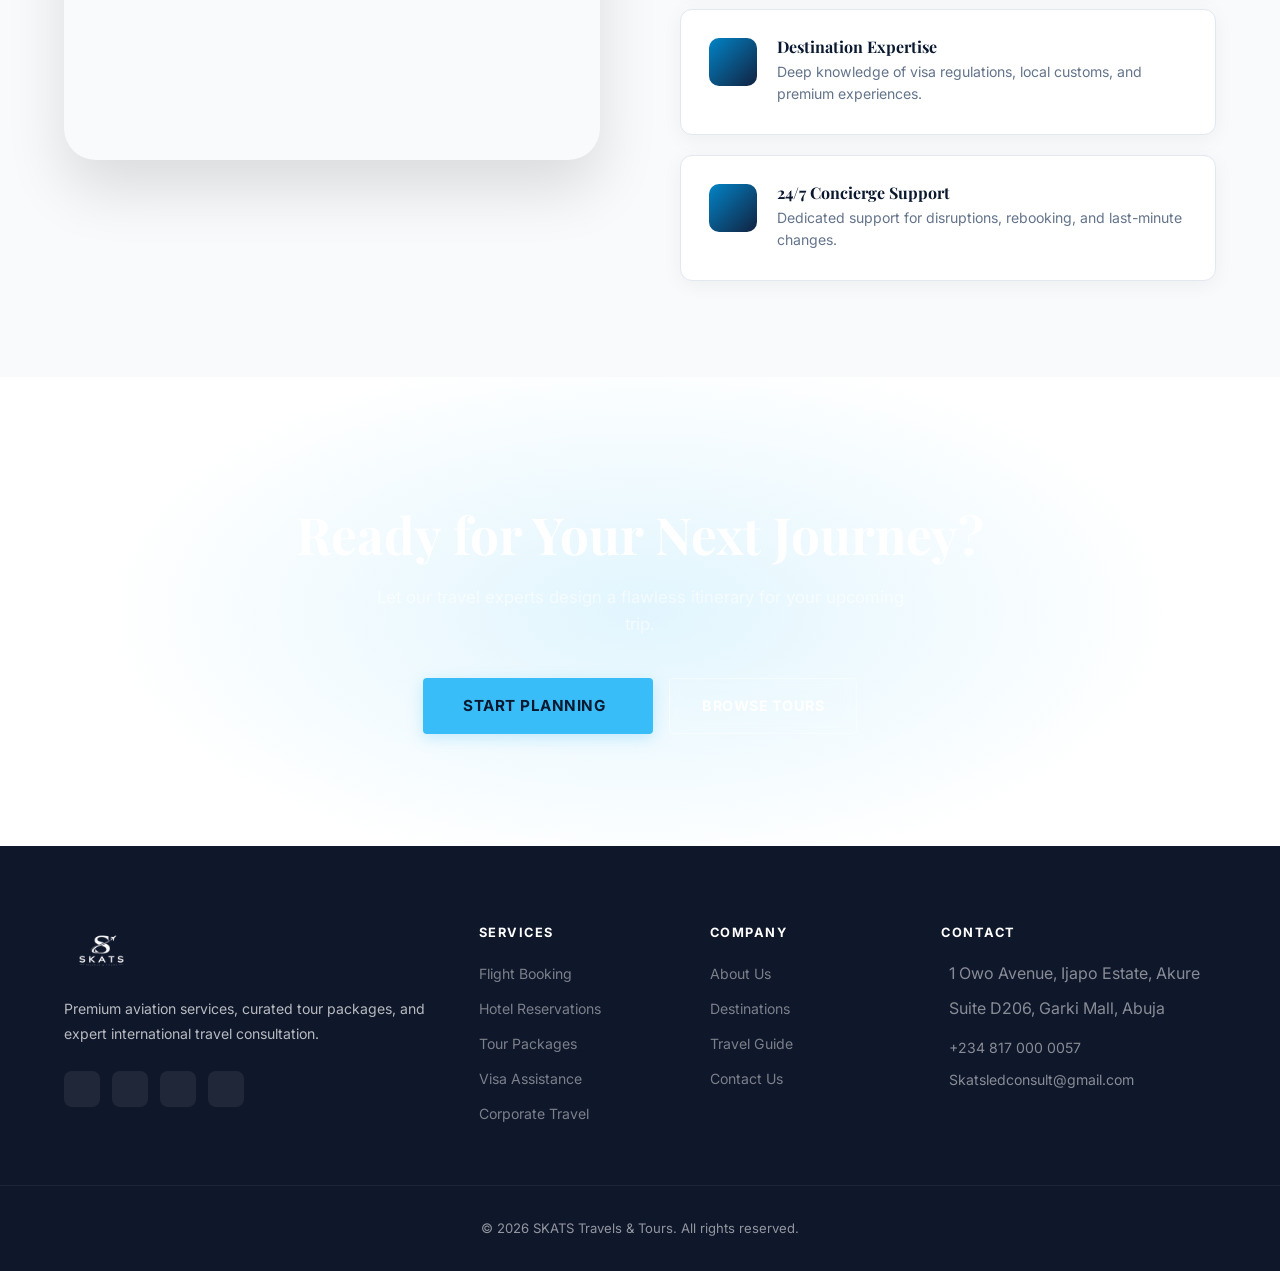
==== commit 8d6f6dbc: "fix: update broken favicon links to use logo-dark.png" ====
--- a/index.html
+++ b/index.html
@@ -7,7 +7,7 @@
     <meta name="description" content="Professional flight booking, visa assistance, curated tours, and corporate travel with SKATS Travels & Tours.">
     <link href="https://cdn.jsdelivr.net/npm/remixicon@3.5.0/fonts/remixicon.css" rel="stylesheet">
     <link rel="stylesheet" href="css/styles.css">
-    <link rel="icon" type="image/png" href="logo.png">
+    <link rel="icon" type="image/png" href="logo-dark.png">
     <script src="https://cdnjs.cloudflare.com/ajax/libs/gsap/3.12.2/gsap.min.js"></script>
     <script src="https://cdnjs.cloudflare.com/ajax/libs/gsap/3.12.2/ScrollTrigger.min.js"></script>
 </head>
--- a/css/styles.css
+++ b/css/styles.css
@@ -97,7 +97,7 @@
   font-family:var(--font-heading); font-size:1.45rem;
   font-weight:700; color:var(--white);
 }
-.brand-logo img { height:50px; width:auto; border-radius:4px; object-fit:contain; filter: brightness(0) invert(1); }
+.brand-logo img { height:50px; width:auto; border-radius:4px; object-fit:contain; }
 .brand-logo div { display:none; } /* Hide text if logo is an image with text */
 .nav-links { display:flex; gap:2rem; }
 .nav-links a { color:rgba(255,255,255,.75); font-weight:500; font-size:.88rem; position:relative; }
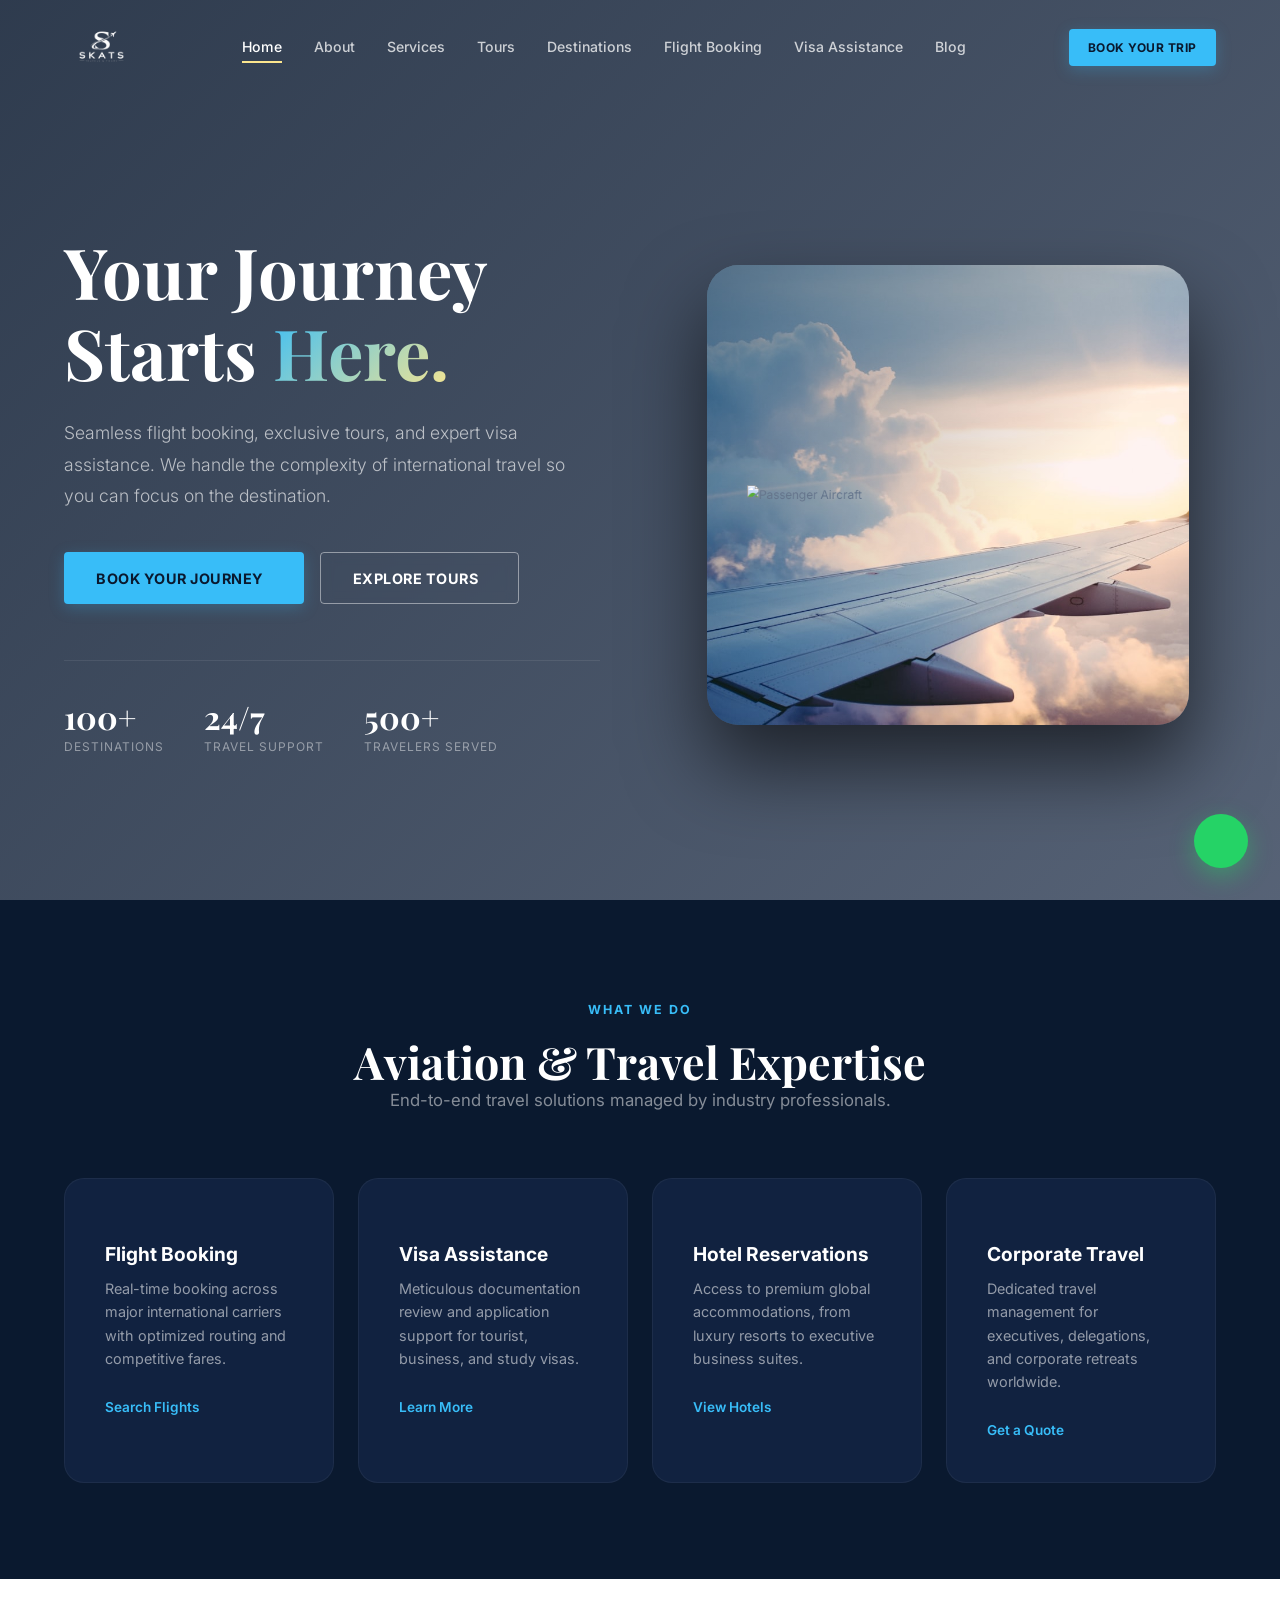
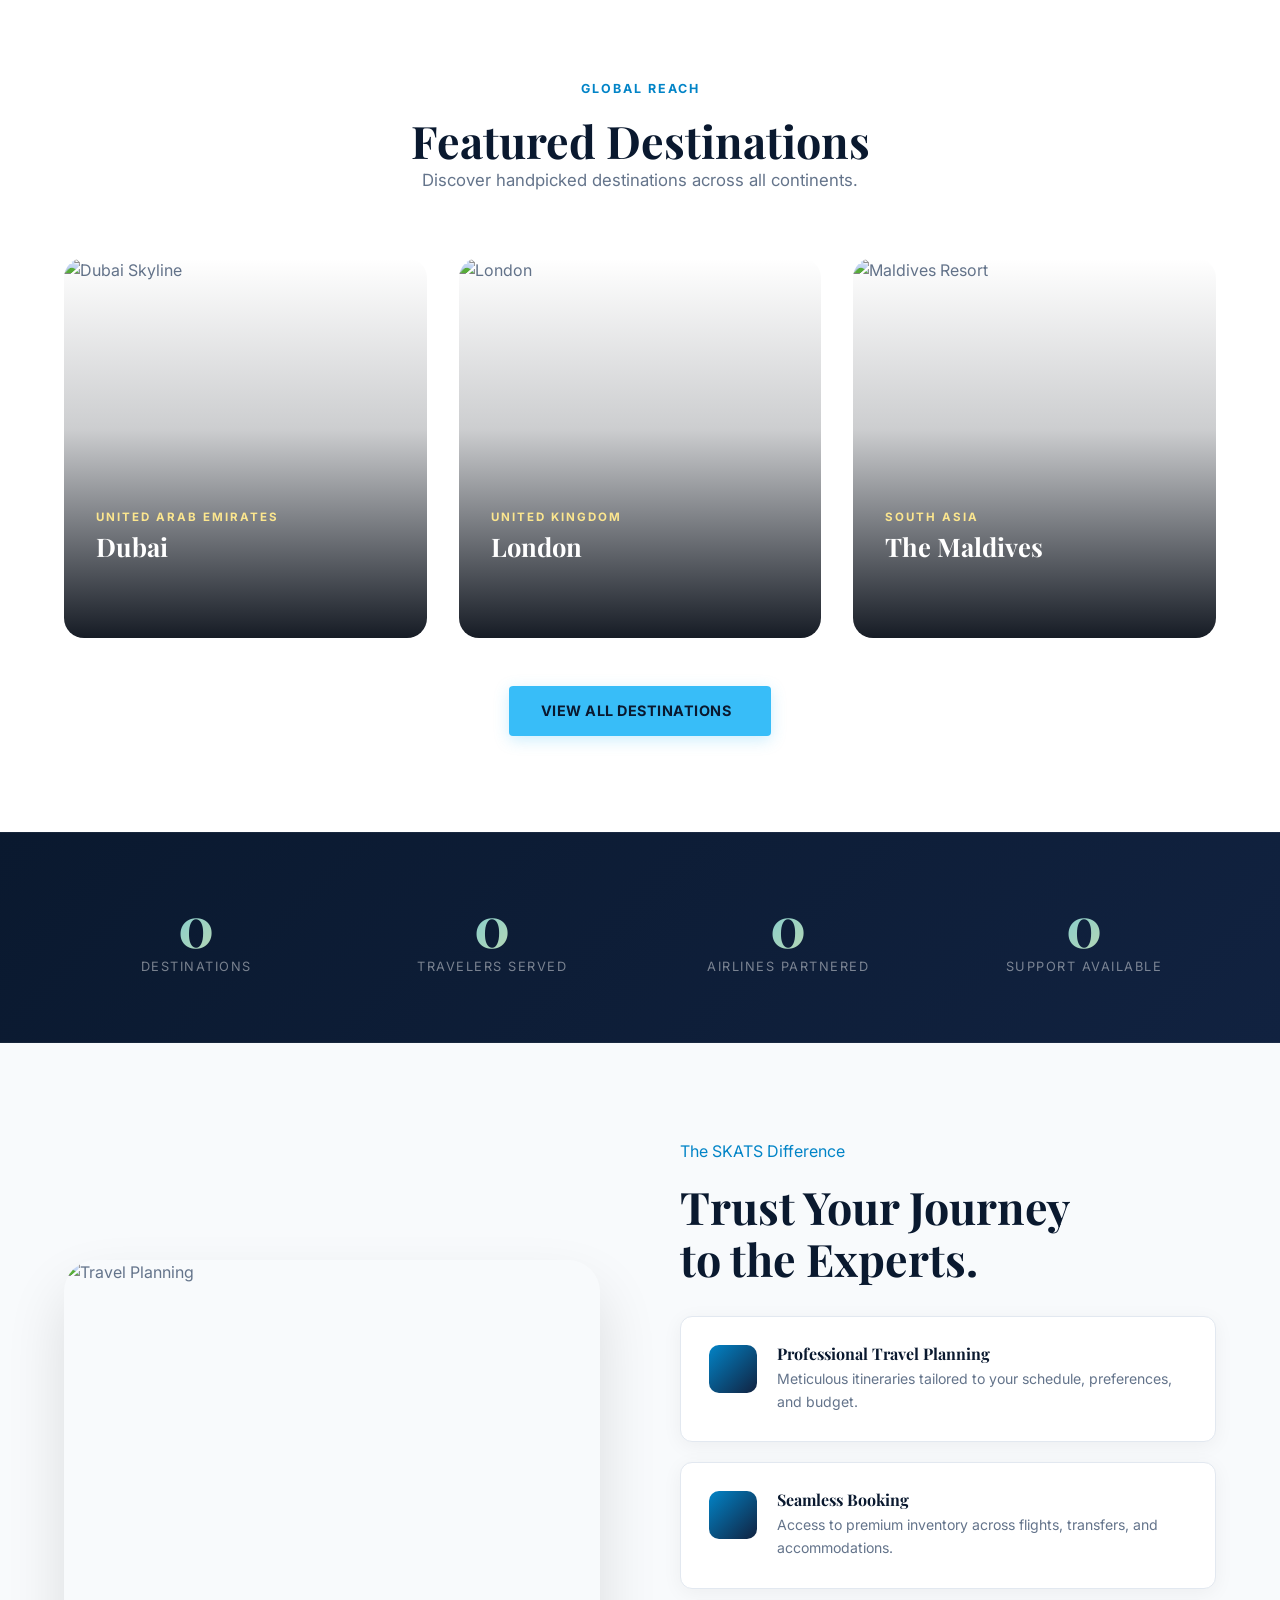
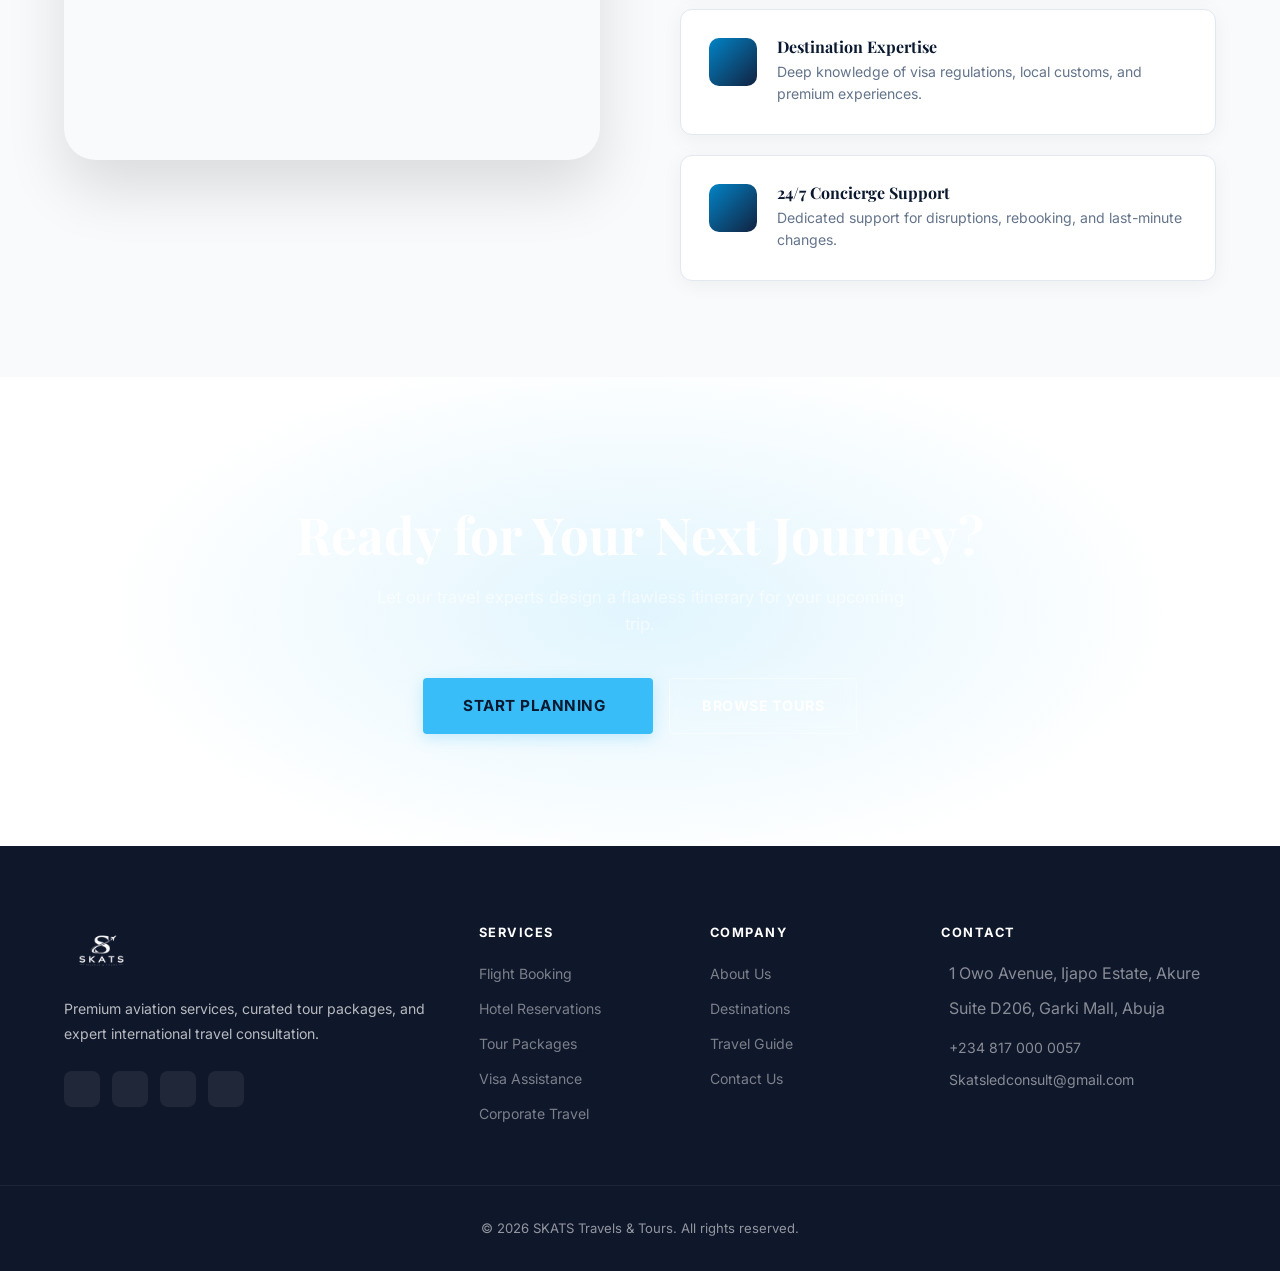
==== commit 8e970ddf: "fix: replace all broken Unsplash photo URLs with working alternatives" ====
--- a/index.html
+++ b/index.html
@@ -197,7 +197,7 @@
 <section class="section-padding bg-light">
     <div class="container two-col">
         <div class="fade-up">
-            <img src="https://images.unsplash.com/photo-1540339832862-47466fa8cbdd?q=80&w=1200&auto=format&fit=crop" alt="Professional Travel Agent" style="border-radius:var(--r-xl); box-shadow:0 30px 60px rgba(0,0,0,.12); width:100%; height:500px; object-fit:cover;" loading="lazy">
+            <img src="https://images.unsplash.com/photo-1488085061387-422e29b40080?q=80&w=1200&auto=format&fit=crop" alt="Travel Planning" style="border-radius:var(--r-xl); box-shadow:0 30px 60px rgba(0,0,0,.12); width:100%; height:500px; object-fit:cover;" loading="lazy">
         </div>
         <div class="fade-up">
             <span class="eyebrow" style="color:var(--blue); display:block; margin-bottom:1rem;">The SKATS Difference</span>
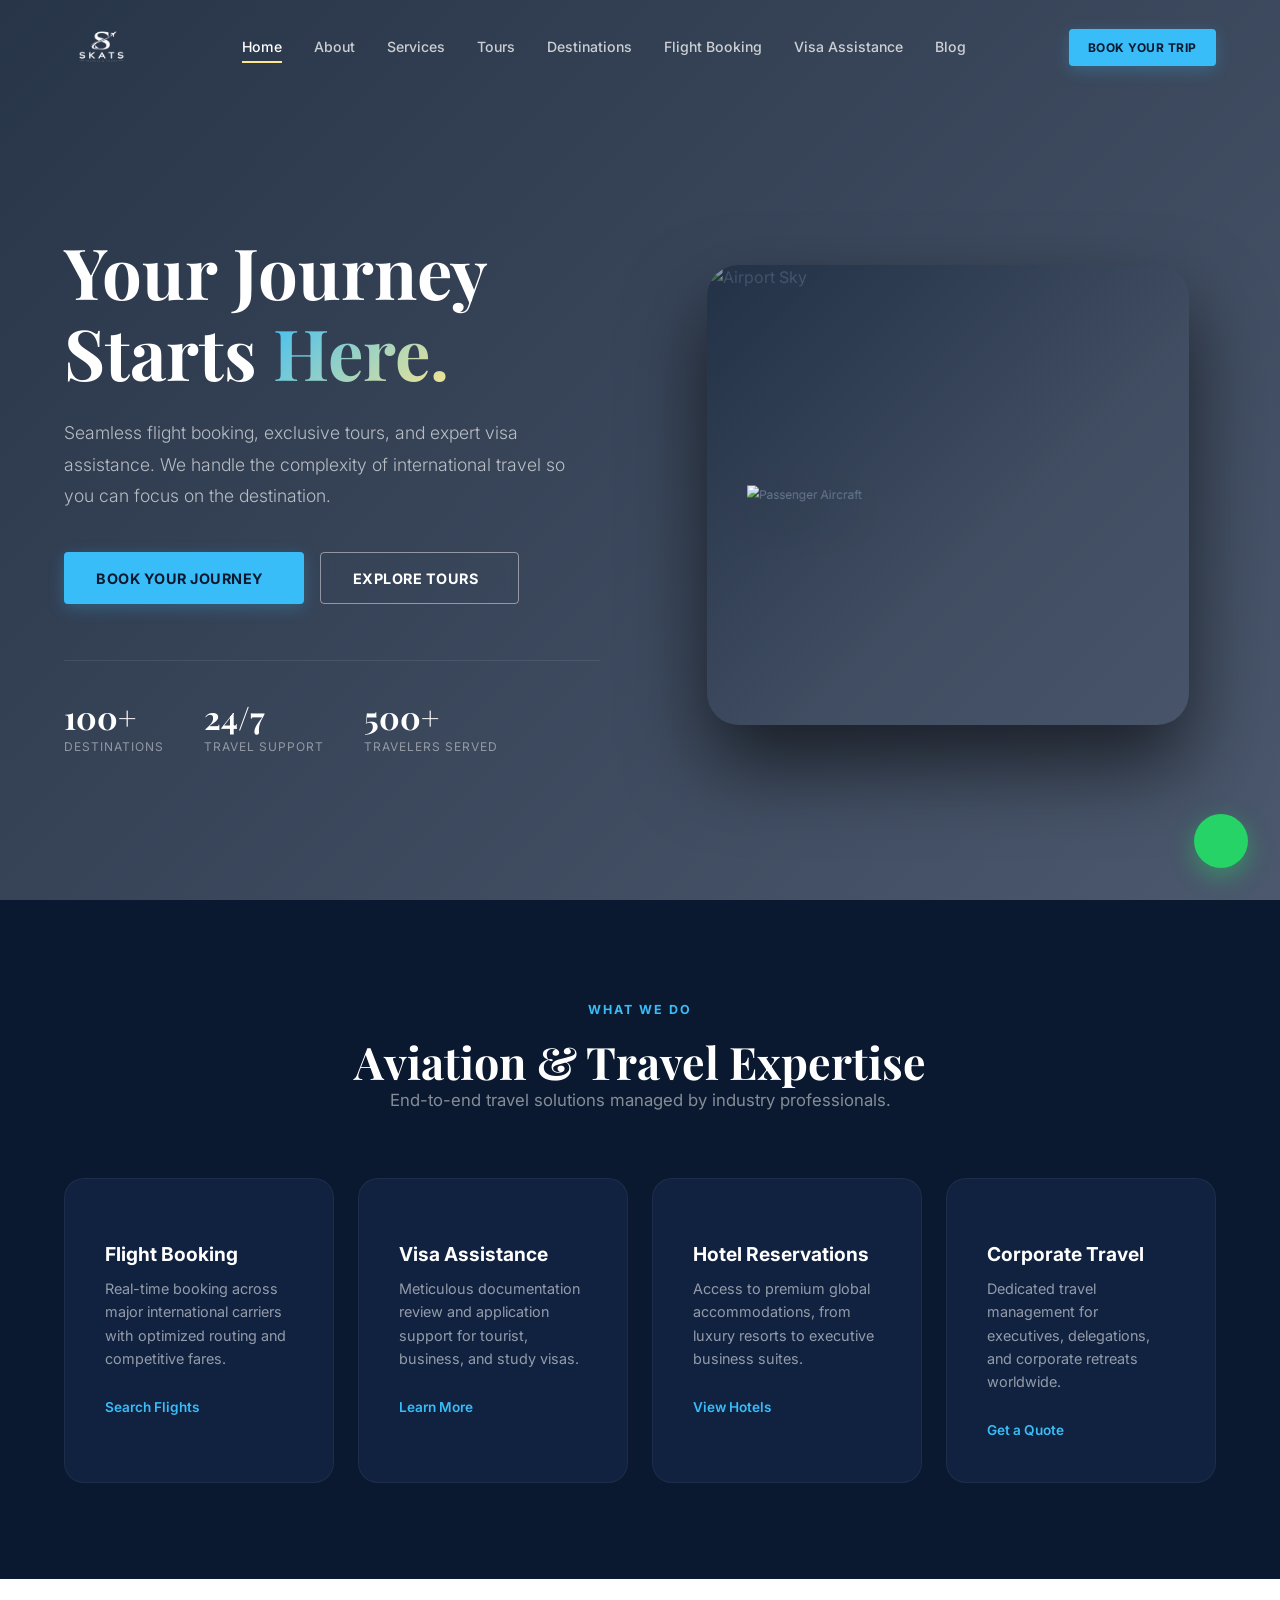
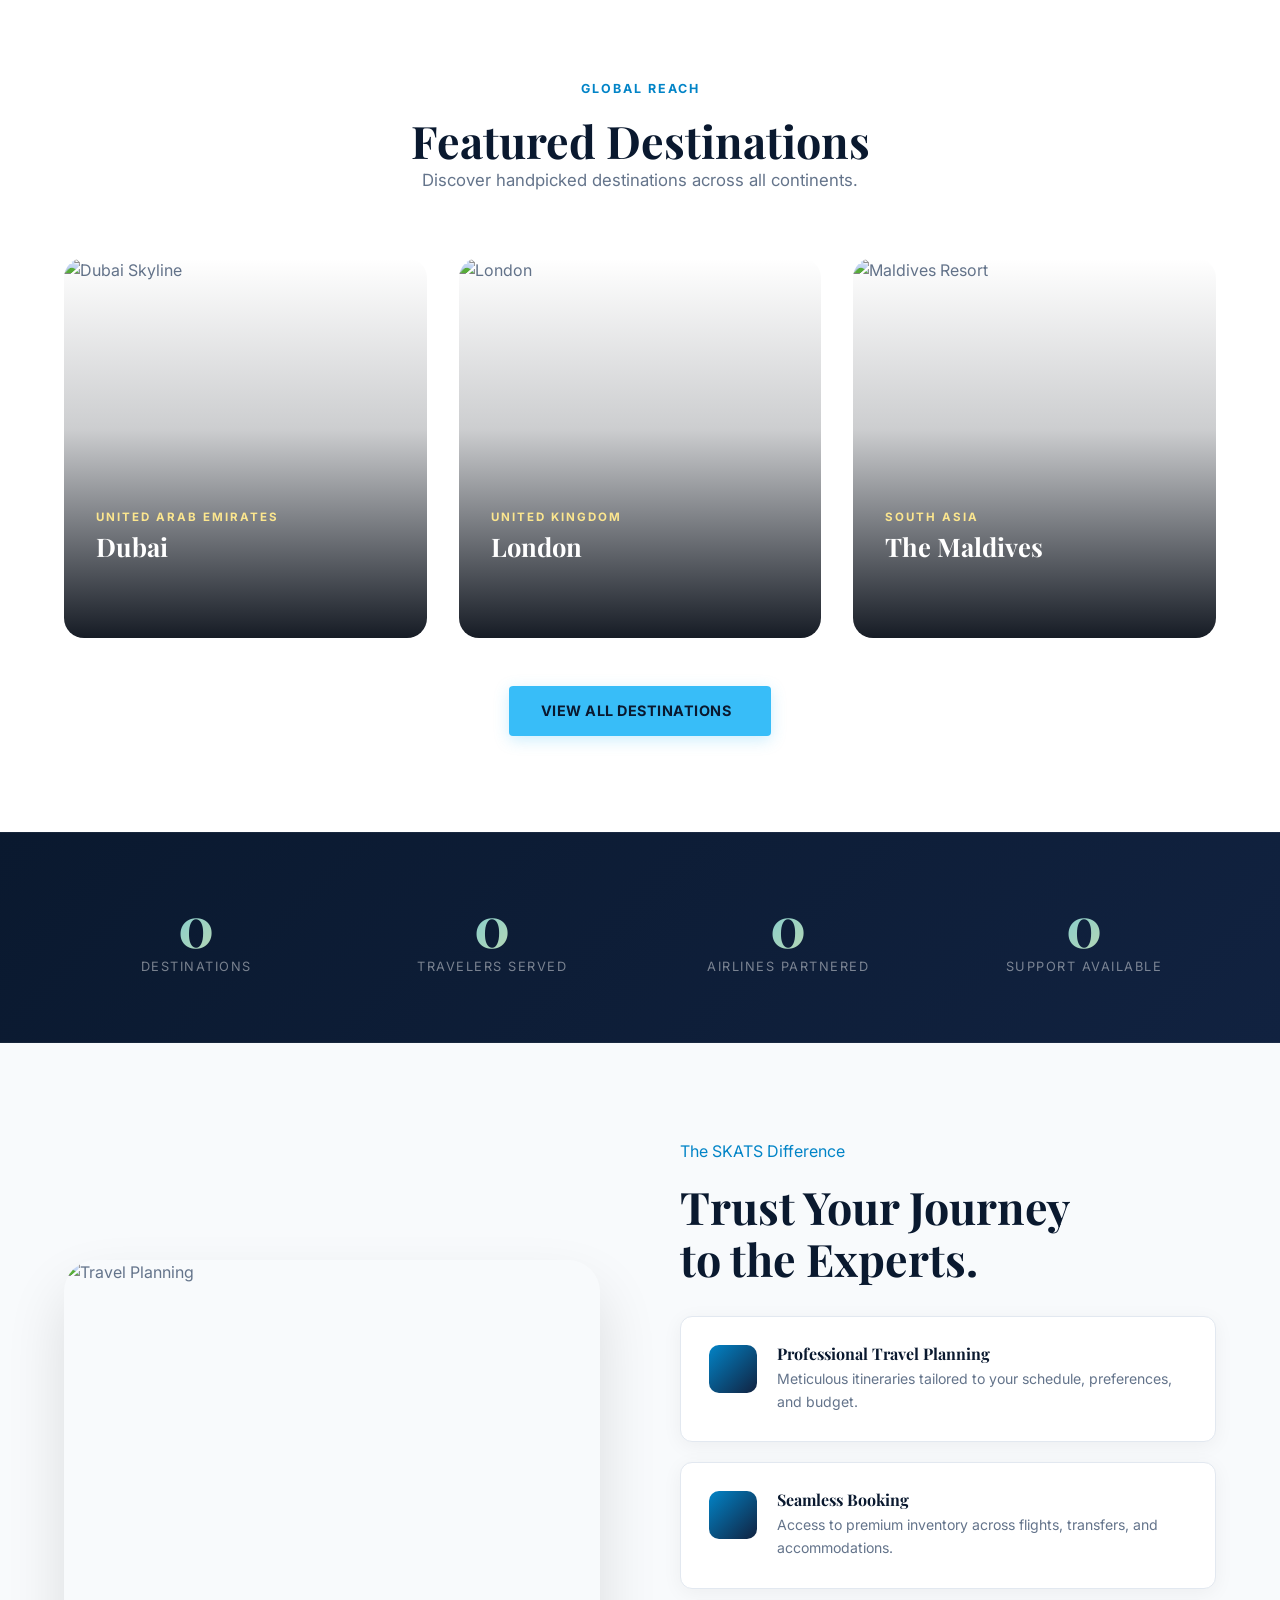
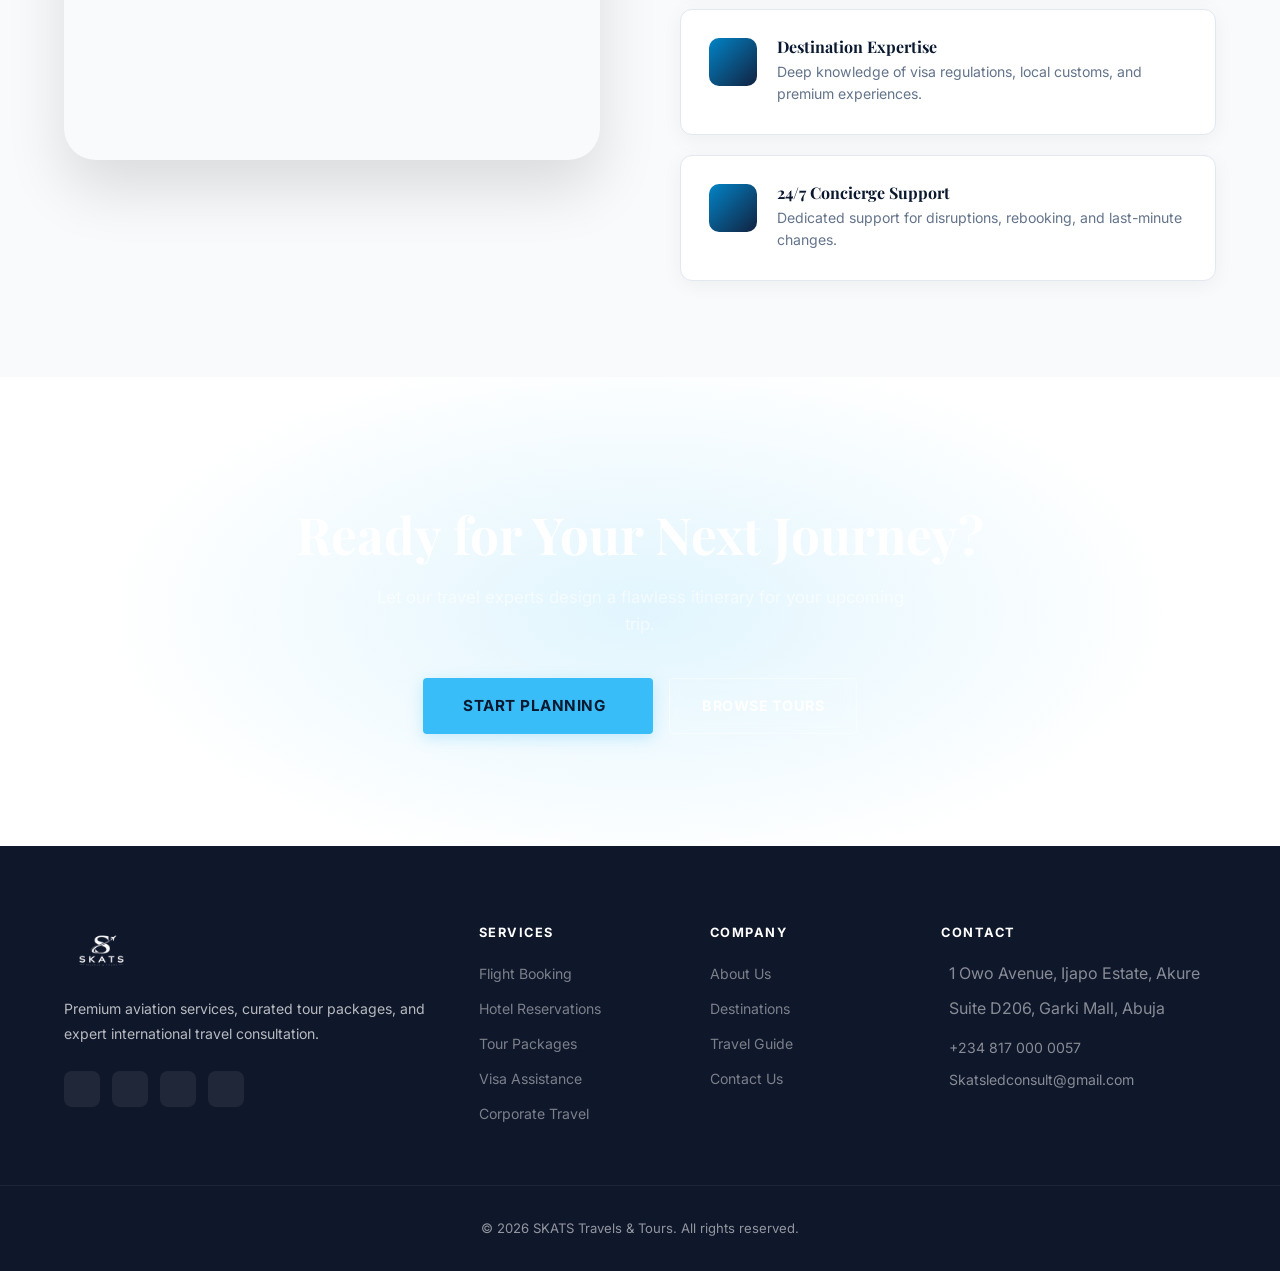
==== commit 944fff8f: "fix: replace broken grey hero image with high res unsplash image, update hero bg to cruise ship" ====
--- a/index.html
+++ b/index.html
@@ -75,7 +75,7 @@
         <!-- Right visual — photo card + breakout plane -->
         <div class="hero-visual-col fade-up">
             <div class="hero-photo-card">
-                <img src="images/hero-bg.jpg" alt="Airport Sky" fetchpriority="high">
+                <img src="https://images.unsplash.com/photo-1506012787146-f92b2d7d6d96?q=80&w=2000&auto=format&fit=crop" alt="Airport Sky" fetchpriority="high">
             </div>
             <!-- 3D Breakout Aircraft -->
             <img src="https://upload.wikimedia.org/wikipedia/commons/thumb/1/1d/Emirates_Airbus_A380-800_A6-EVC_cropped.png/1024px-Emirates_Airbus_A380-800_A6-EVC_cropped.png"
--- a/css/styles.css
+++ b/css/styles.css
@@ -112,8 +112,8 @@
   min-height:100vh;
   display:flex; align-items:center;
   padding-top:90px;
-  background: linear-gradient(135deg, rgba(10, 25, 47, 0.85) 0%, rgba(15, 32, 60, 0.7) 100%),
-              url('https://images.unsplash.com/photo-1544015759-455a5ff792d2?q=80&w=2000&auto=format&fit=crop');
+  background: linear-gradient(135deg, rgba(10, 25, 47, 0.88) 0%, rgba(15, 32, 60, 0.75) 100%),
+              url('https://images.unsplash.com/photo-1548574505-5e239809ee19?q=80&w=2000&auto=format&fit=crop');
   background-size: cover;
   background-position: center;
   background-attachment: fixed;
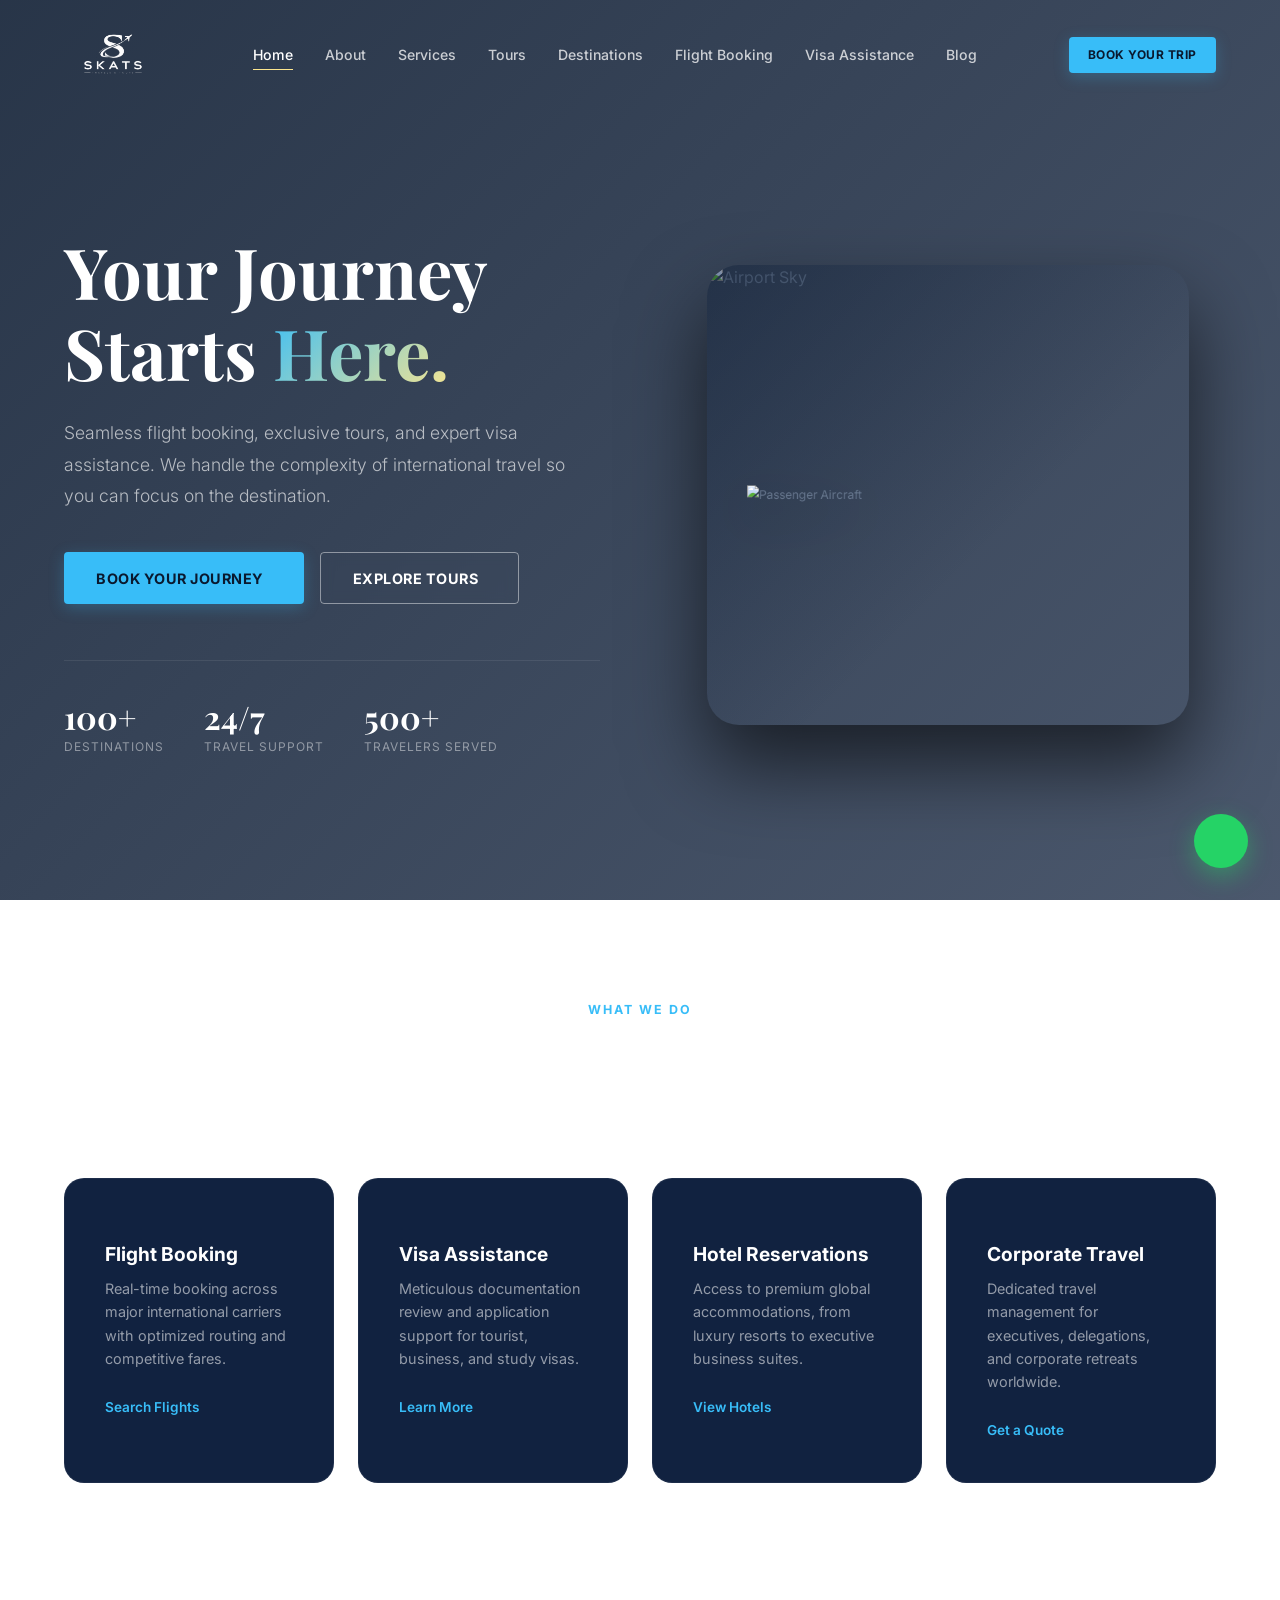
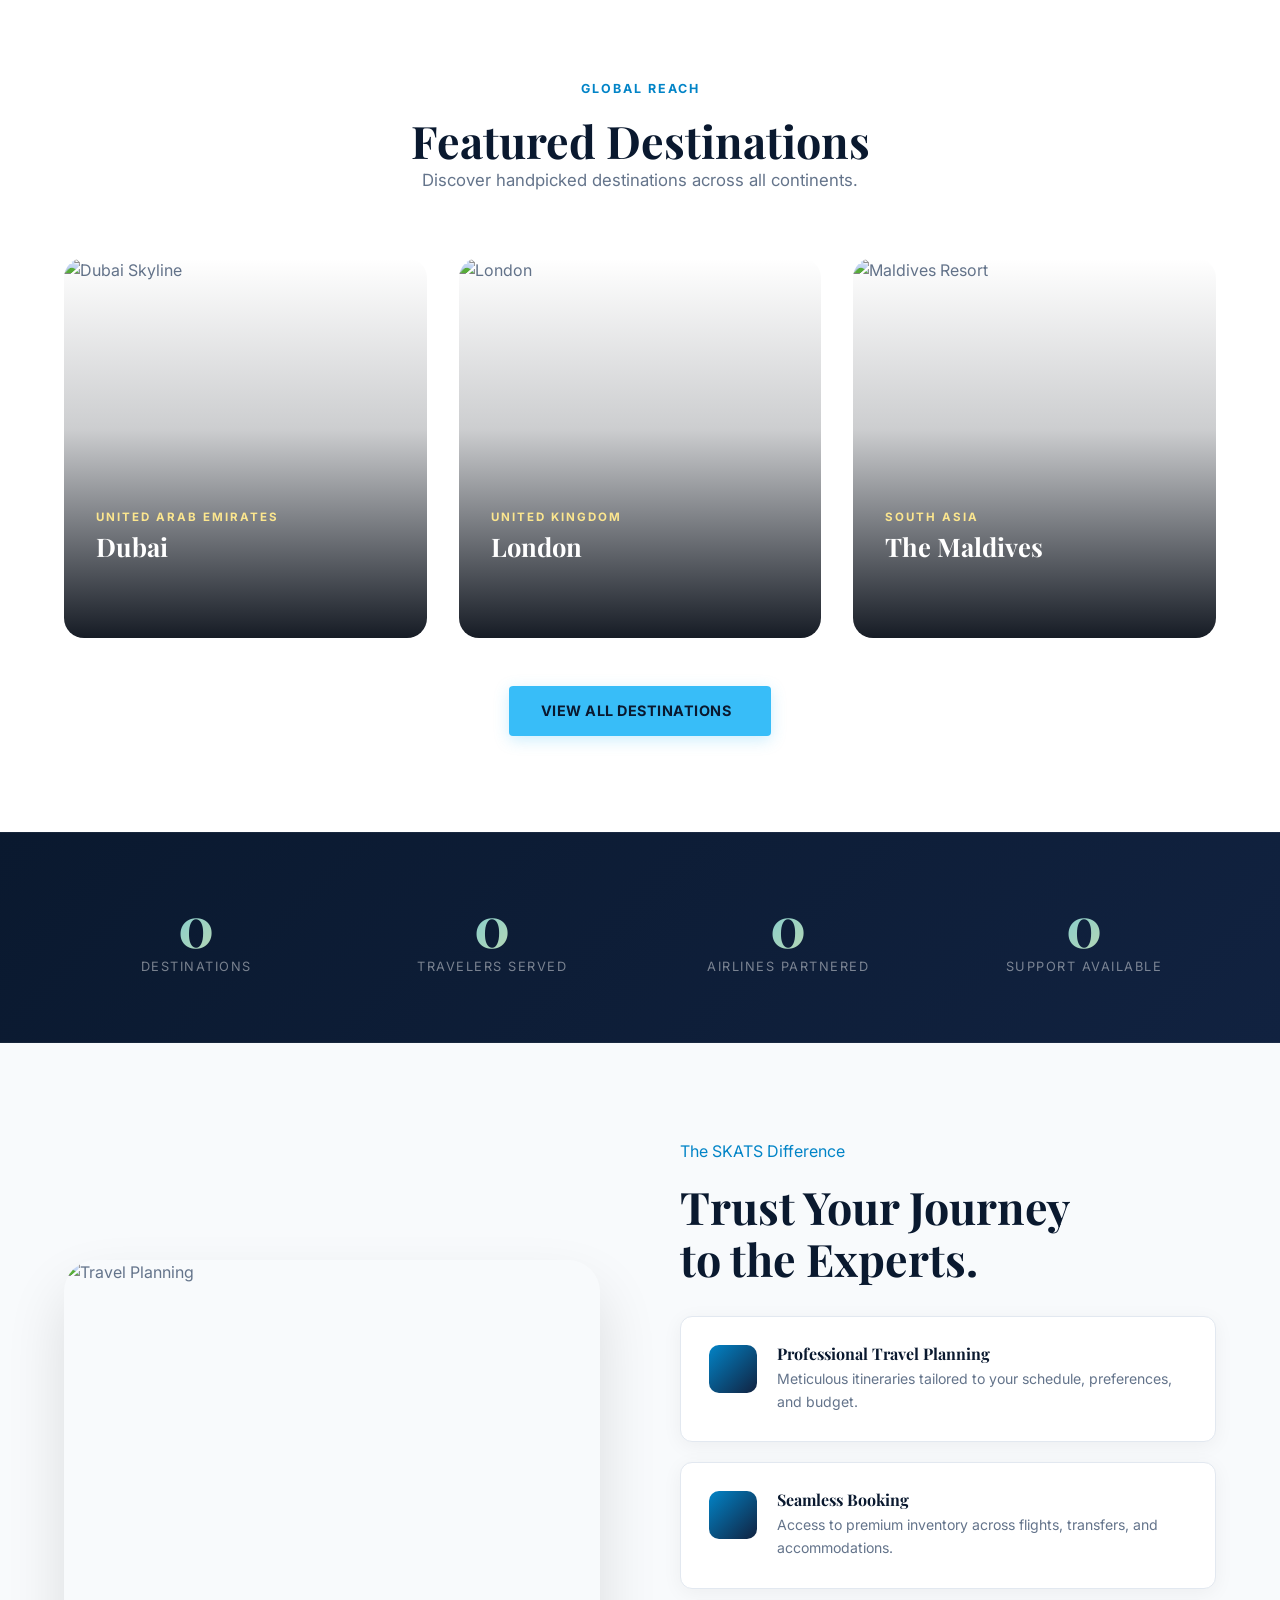
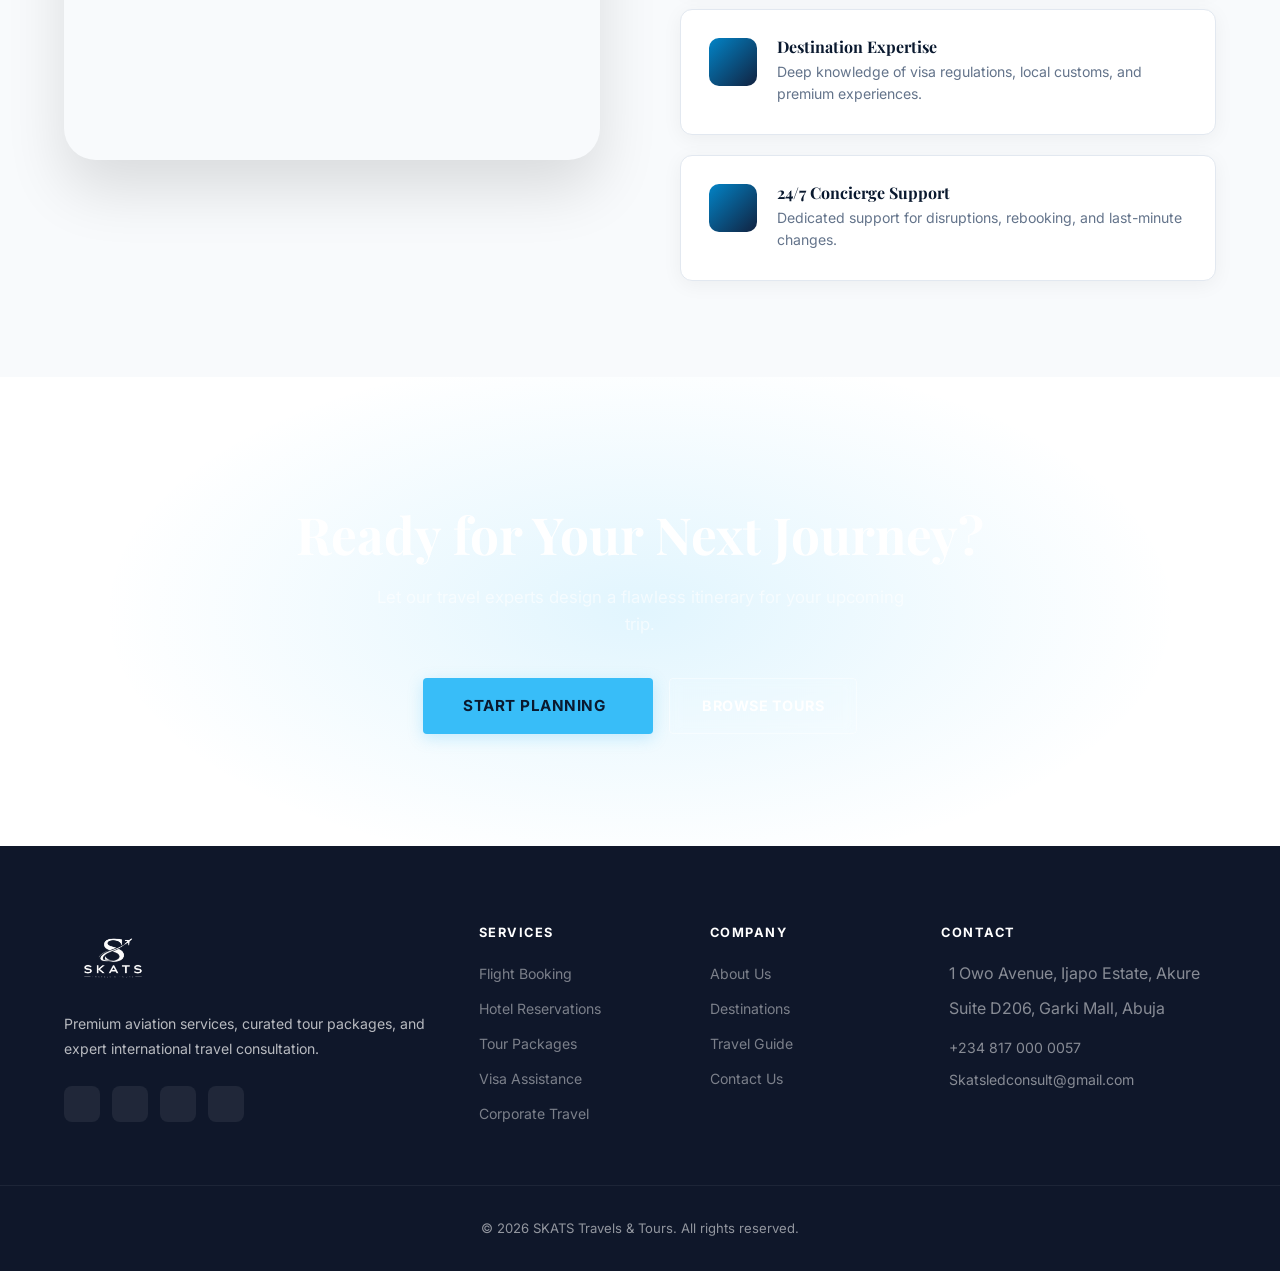
==== commit f183ee76: "fix: forcefully enforce logo-light.png on all brand-logo elements across all pages" ====
--- a/index.html
+++ b/index.html
@@ -22,9 +22,8 @@
 <header class="navbar scrolled">
     <div class="container nav-content">
         <a href="index.html" class="brand-logo">
-            <img src="logo-light.png" alt="SKATS">
-            <div><strong>SKATS</strong><span>Travels &amp; Tours</span></div>
-        </a>
+                <img src="logo-light.png" alt="SKATS">
+            </a>
         <nav class="nav-links">
             <a href="index.html" class="active">Home</a>
             <a href="about.html">About</a>
@@ -246,7 +245,6 @@
         <div class="footer-brand">
             <a href="index.html" class="brand-logo">
                 <img src="logo-light.png" alt="SKATS">
-                <div><strong>SKATS</strong></div>
             </a>
             <p>Premium aviation services, curated tour packages, and expert international travel consultation.</p>
             <div class="footer-social">
--- a/css/styles.css
+++ b/css/styles.css
@@ -39,7 +39,13 @@
 .container       { width:90%; max-width:1180px; margin:0 auto; }
 .section-padding { padding:6rem 0; }
 .bg-light        { background:var(--off-white); }
-.bg-navy         { background:var(--navy); }
+.bg-navy { 
+  background: linear-gradient(135deg, rgba(10, 25, 47, 0.95) 0%, rgba(10, 25, 47, 0.85) 100%),
+              url('https://images.unsplash.com/photo-1451187580459-43490279c0fa?q=80&w=2000&auto=format&fit=crop');
+  background-size: cover;
+  background-position: center;
+  background-attachment: fixed;
+}
 .two-col         { display:grid; grid-template-columns:1fr 1fr; gap:5rem; align-items:center; }
 
 /* ── Gradient text ── */
@@ -97,7 +103,7 @@
   font-family:var(--font-heading); font-size:1.45rem;
   font-weight:700; color:var(--white);
 }
-.brand-logo img { height:50px; width:auto; border-radius:4px; object-fit:contain; }
+.brand-logo img { height:65px; width:auto; border-radius:4px; object-fit:contain; }
 .brand-logo div { display:none; } /* Hide text if logo is an image with text */
 .nav-links { display:flex; gap:2rem; }
 .nav-links a { color:rgba(255,255,255,.75); font-weight:500; font-size:.88rem; position:relative; }
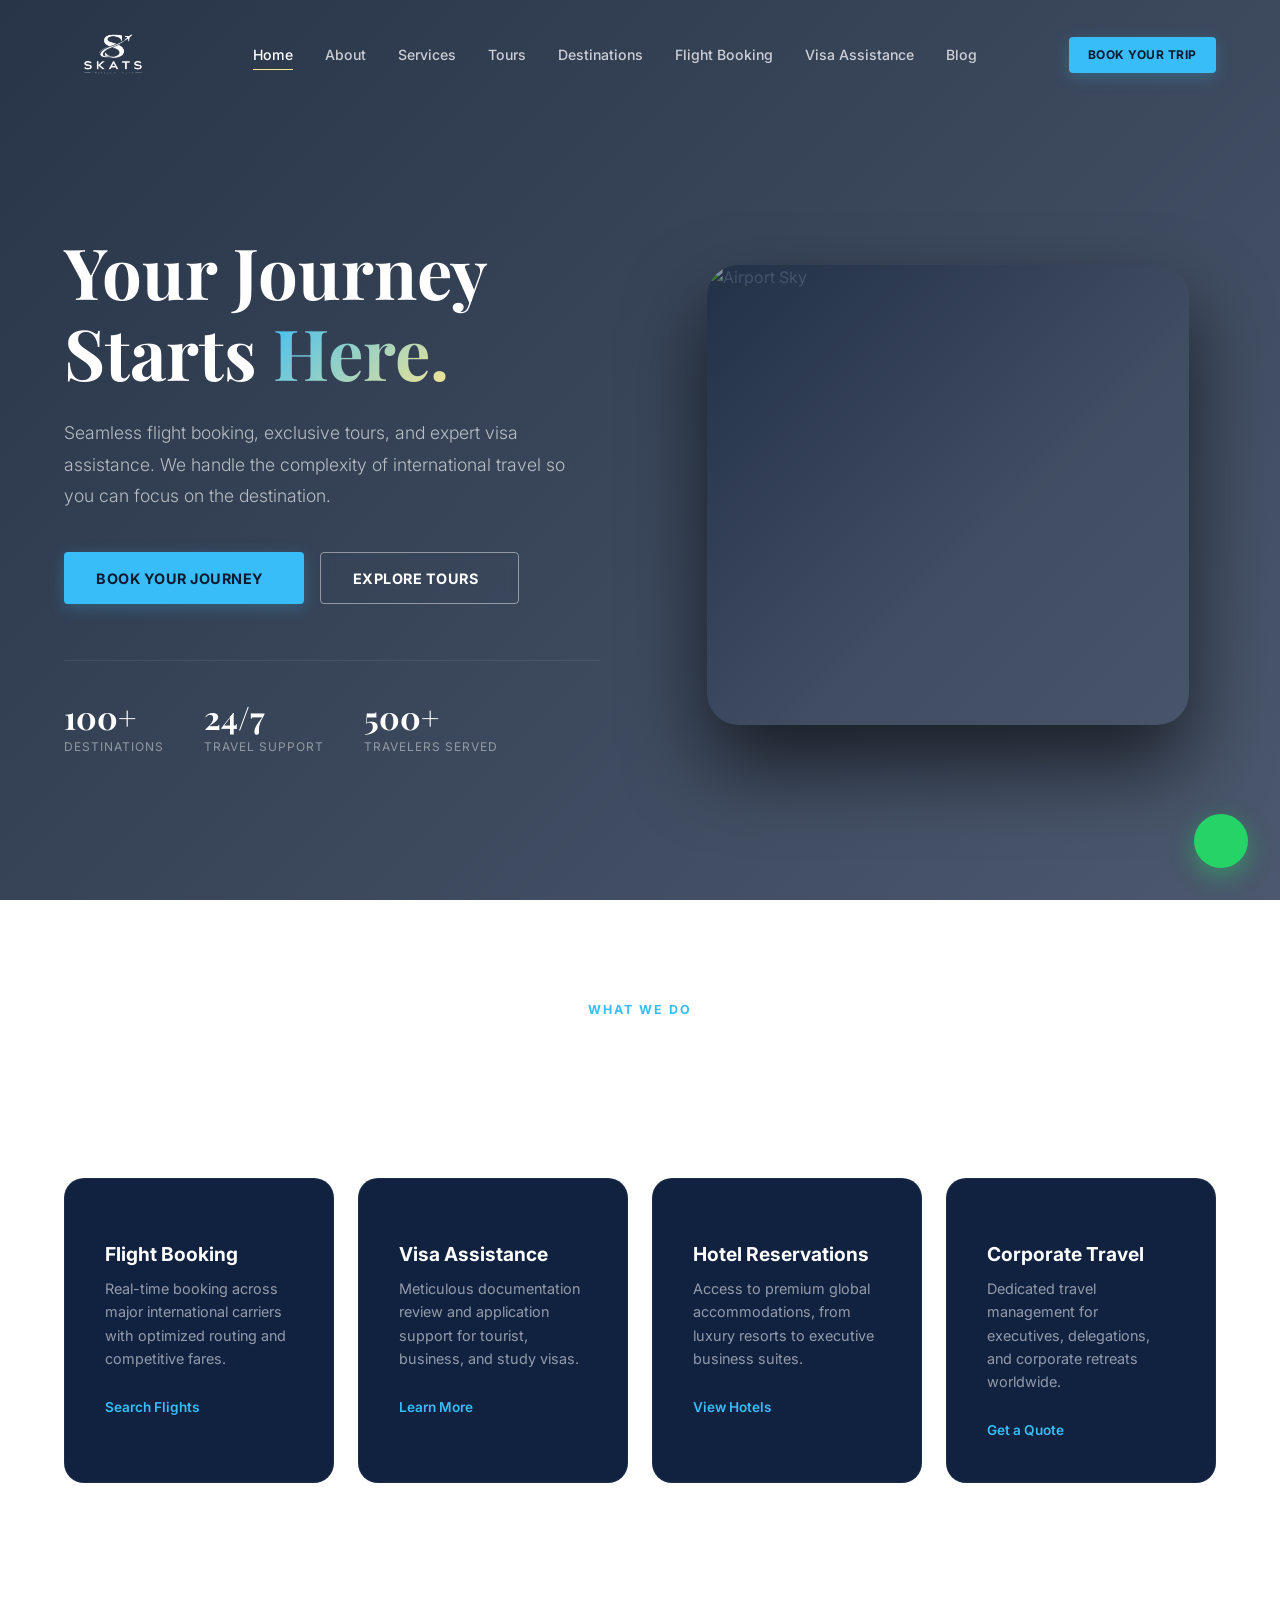
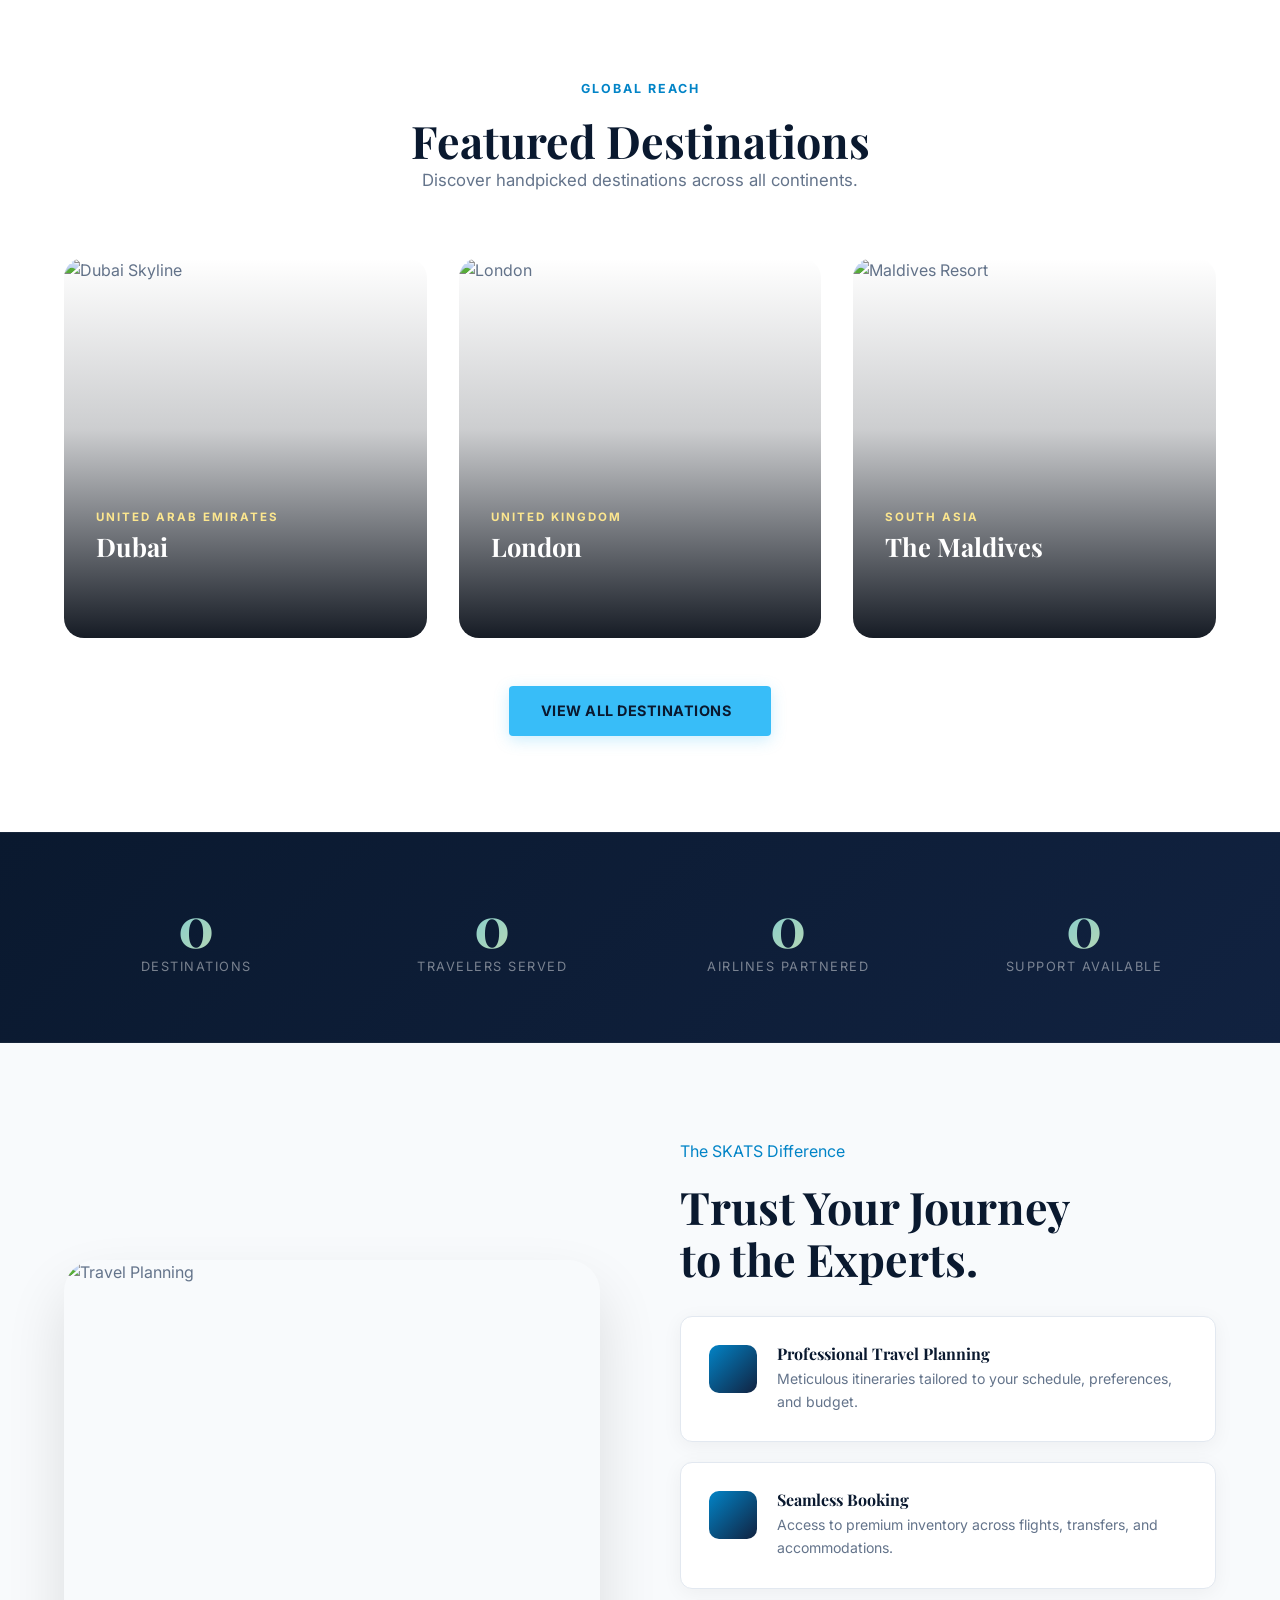
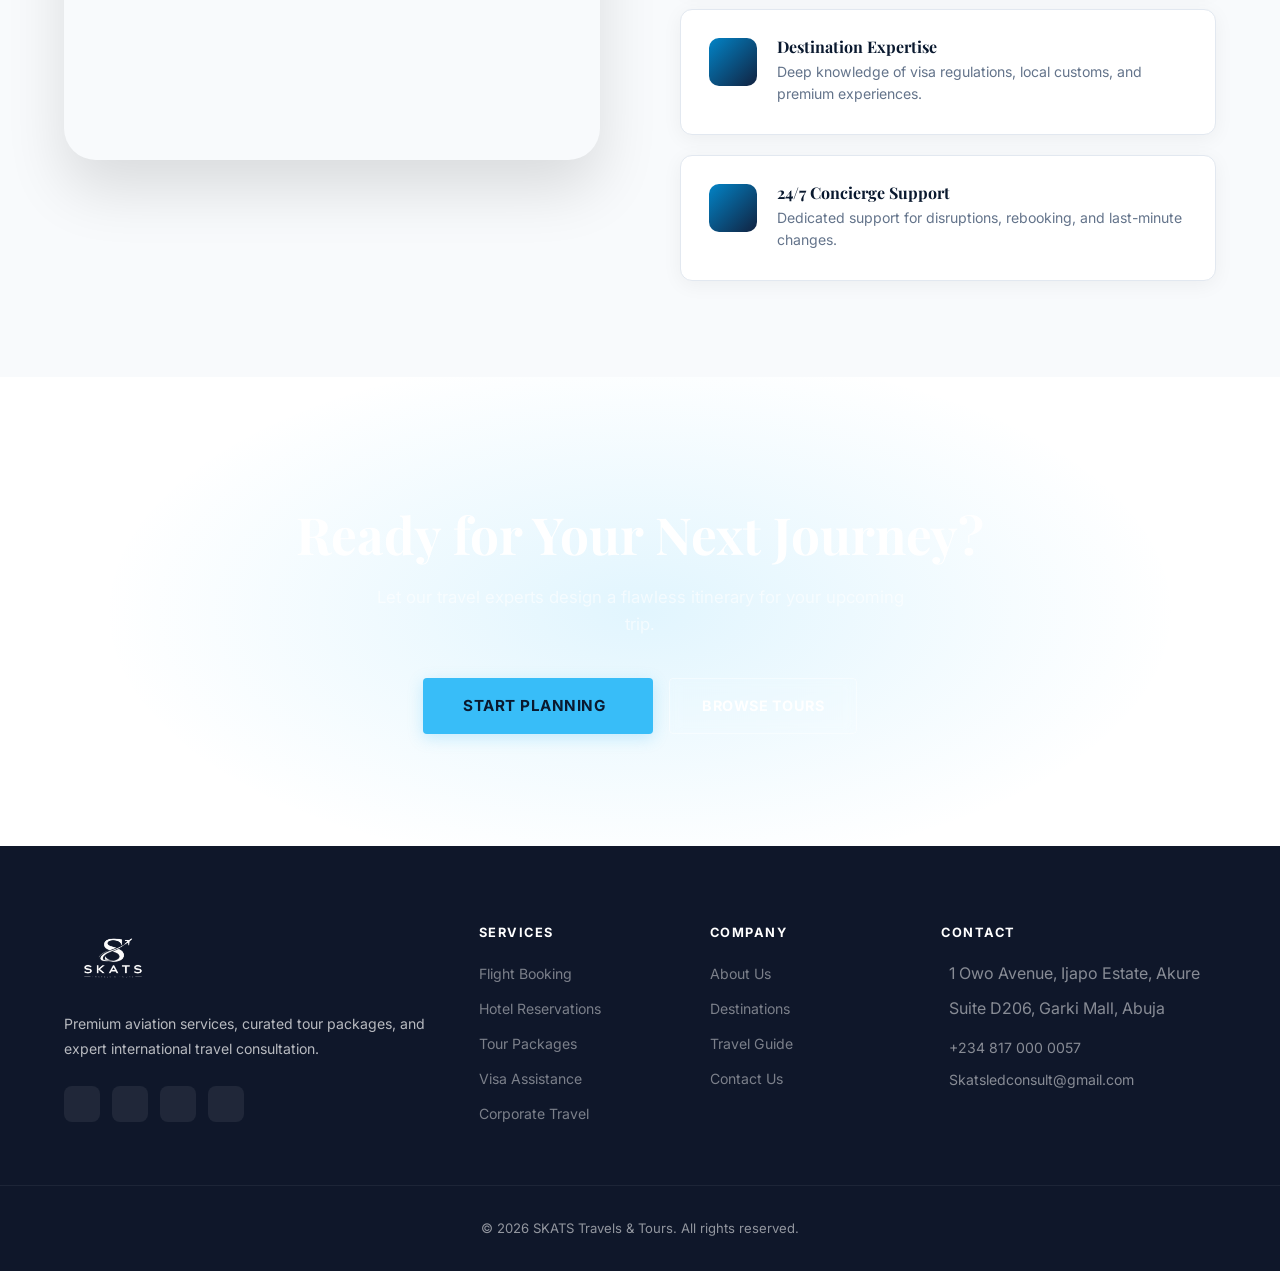
==== commit ef32e288: "fix: replace broken external plane image with scalable vector icon" ====
--- a/index.html
+++ b/index.html
@@ -77,8 +77,7 @@
                 <img src="https://images.unsplash.com/photo-1506012787146-f92b2d7d6d96?q=80&w=2000&auto=format&fit=crop" alt="Airport Sky" fetchpriority="high">
             </div>
             <!-- 3D Breakout Aircraft -->
-            <img src="https://upload.wikimedia.org/wikipedia/commons/thumb/1/1d/Emirates_Airbus_A380-800_A6-EVC_cropped.png/1024px-Emirates_Airbus_A380-800_A6-EVC_cropped.png"
-                 alt="Passenger Aircraft" class="breakout-plane" fetchpriority="high">
+            <i class="ri-plane-fill breakout-plane" style="font-size: 24rem; color: var(--white); text-shadow: 0 20px 40px rgba(0,0,0,0.5);"></i>
         </div>
     </div>
 </section>
